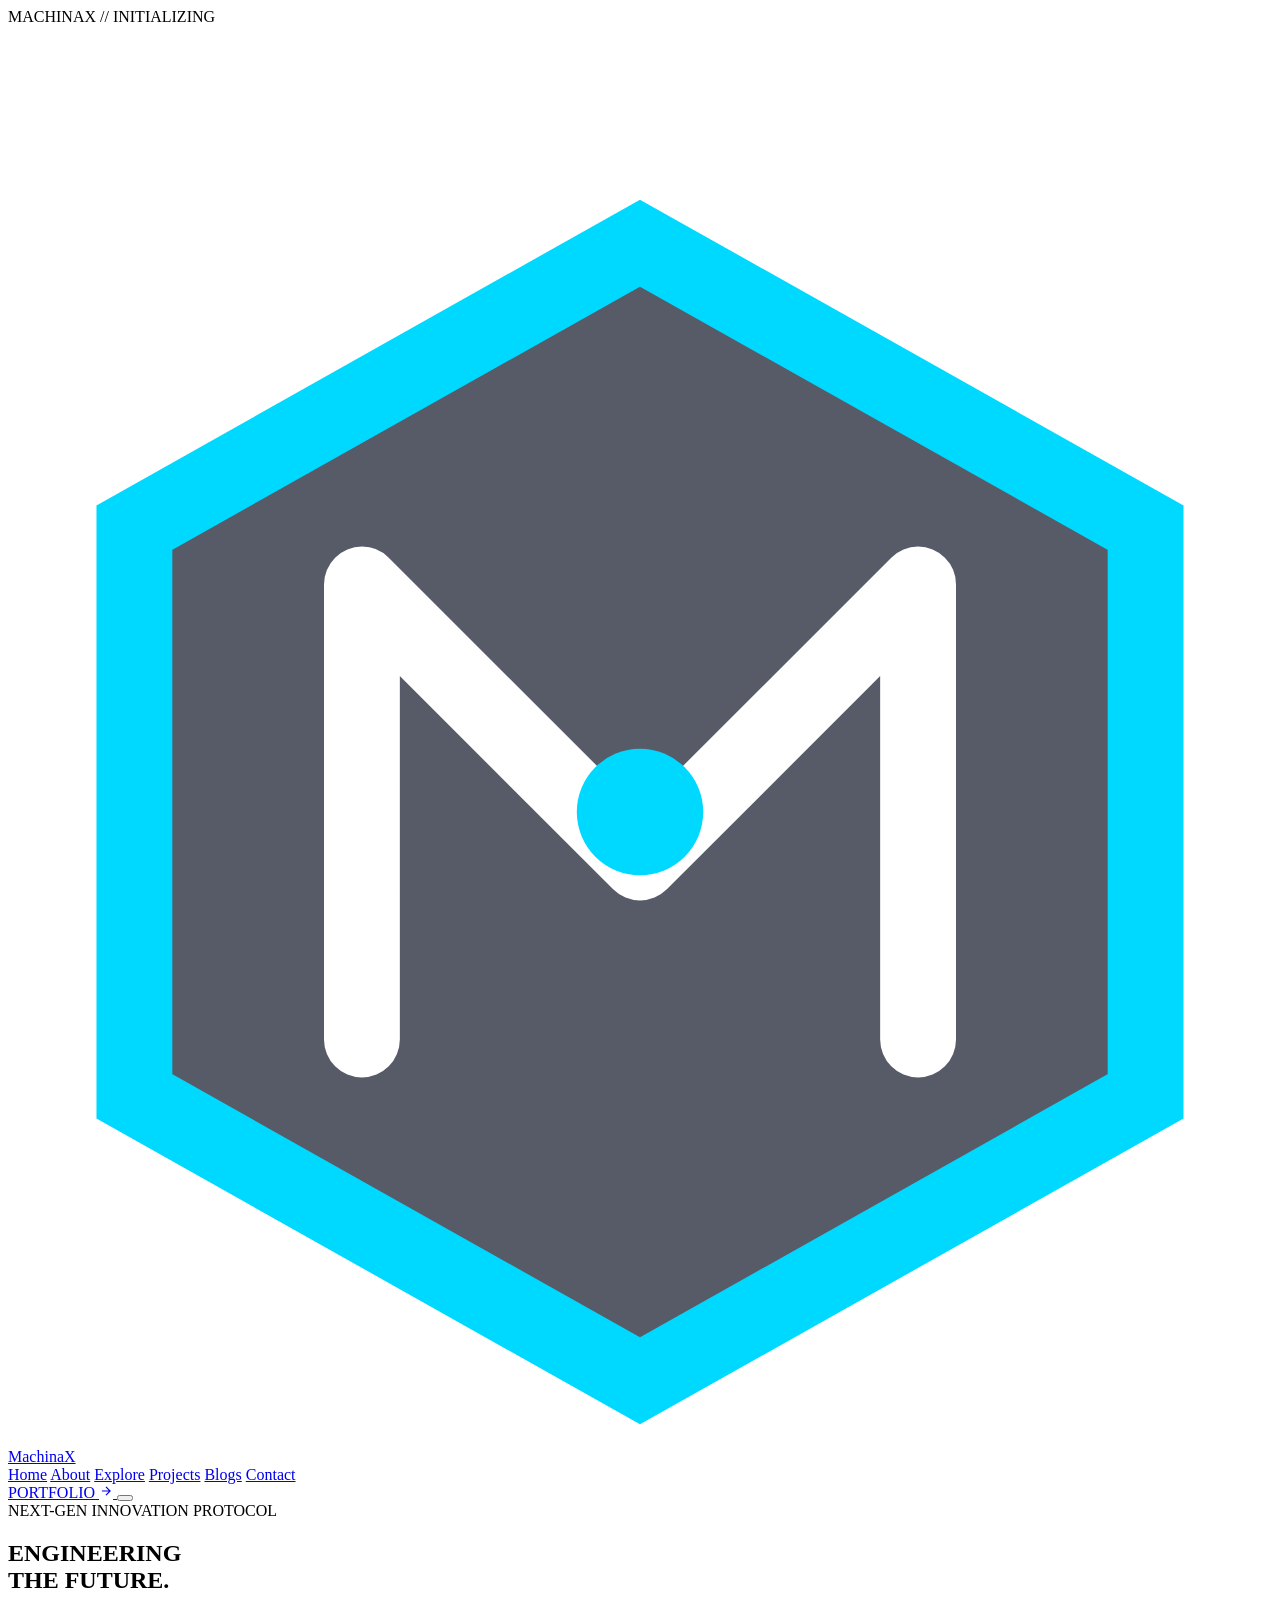
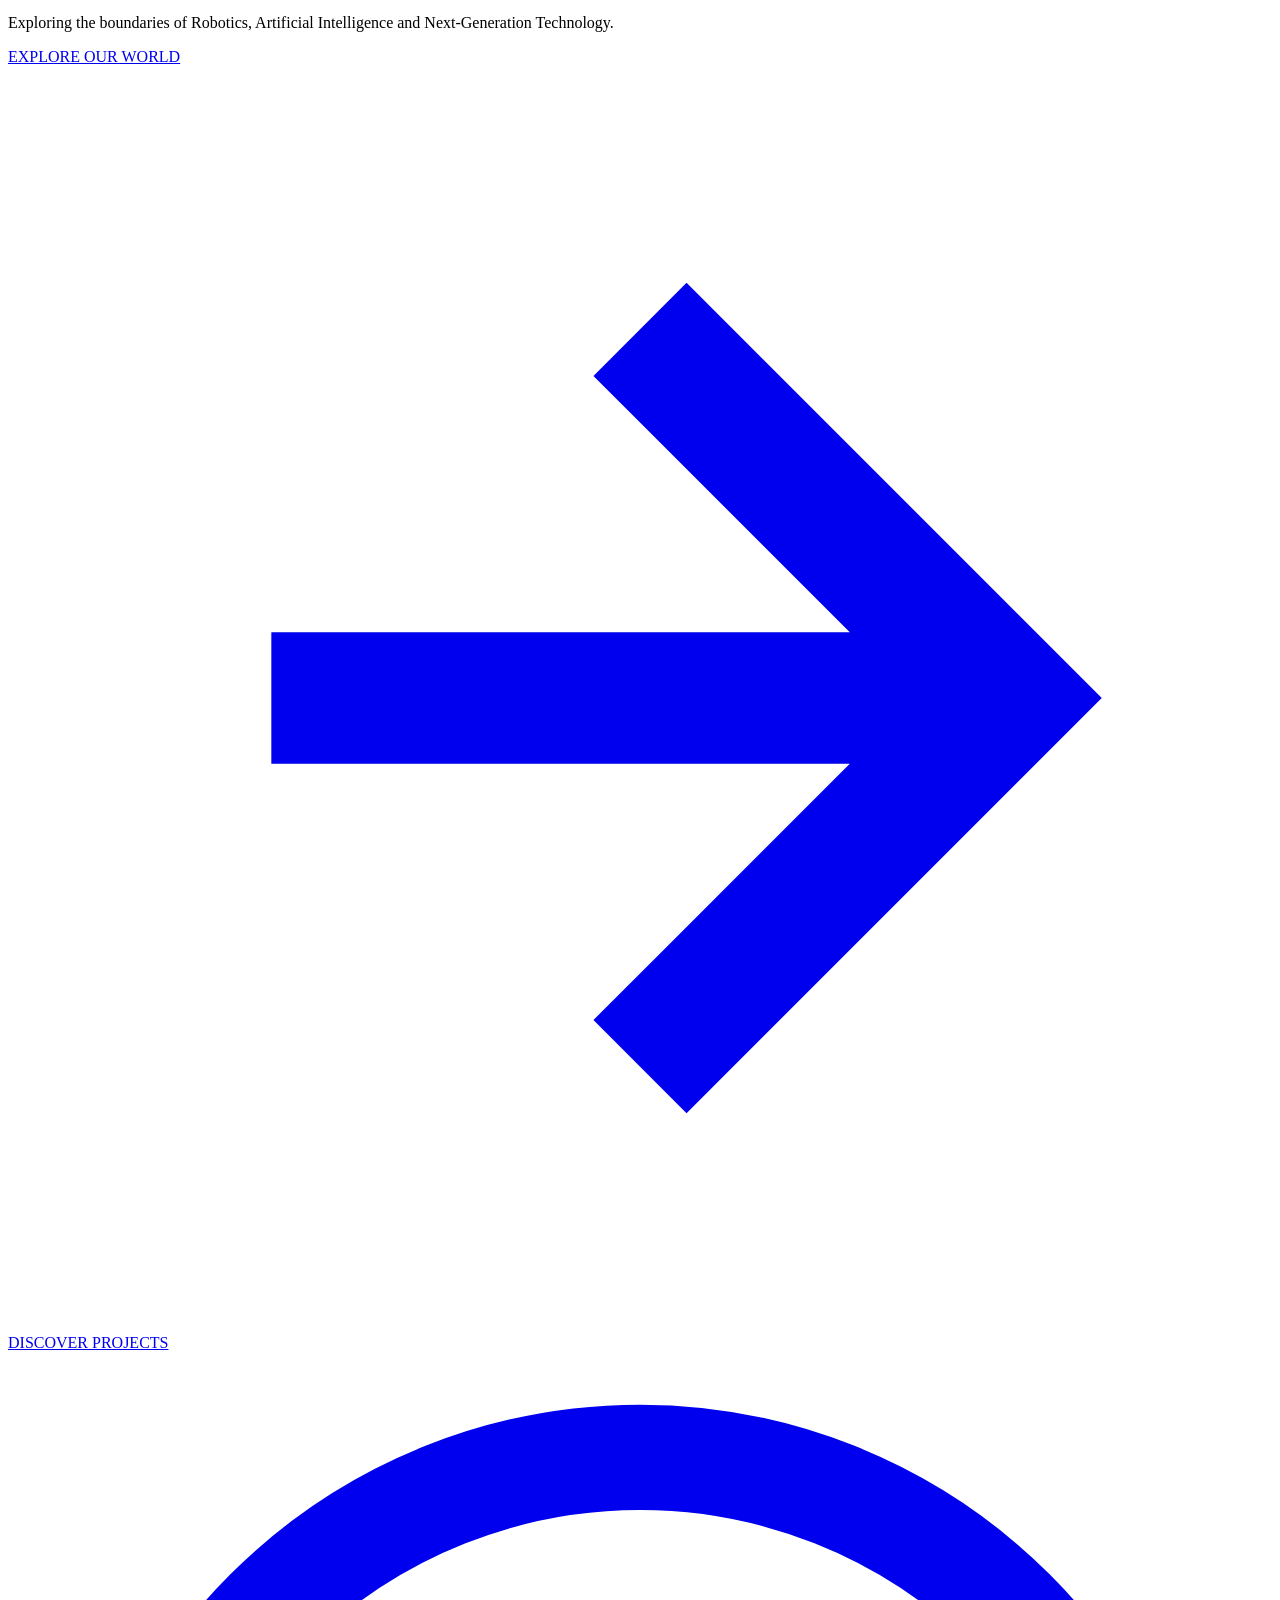
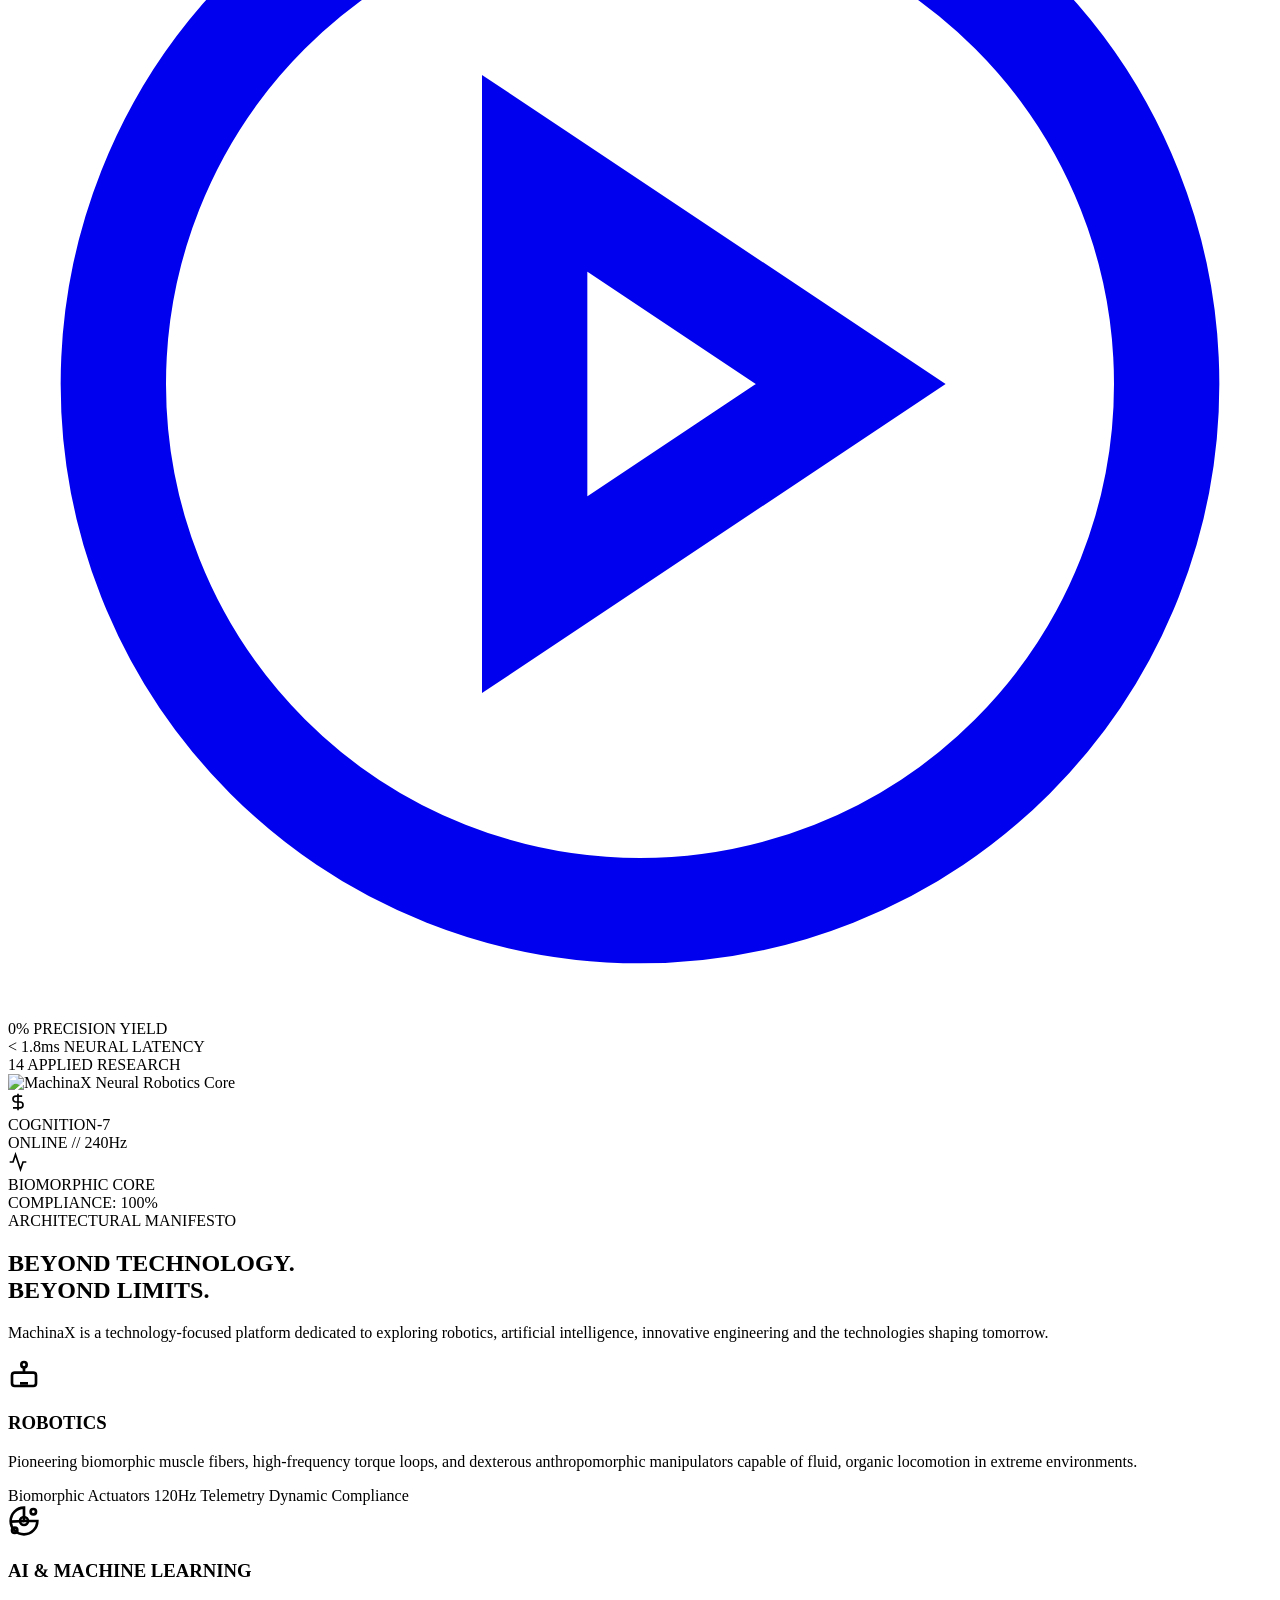
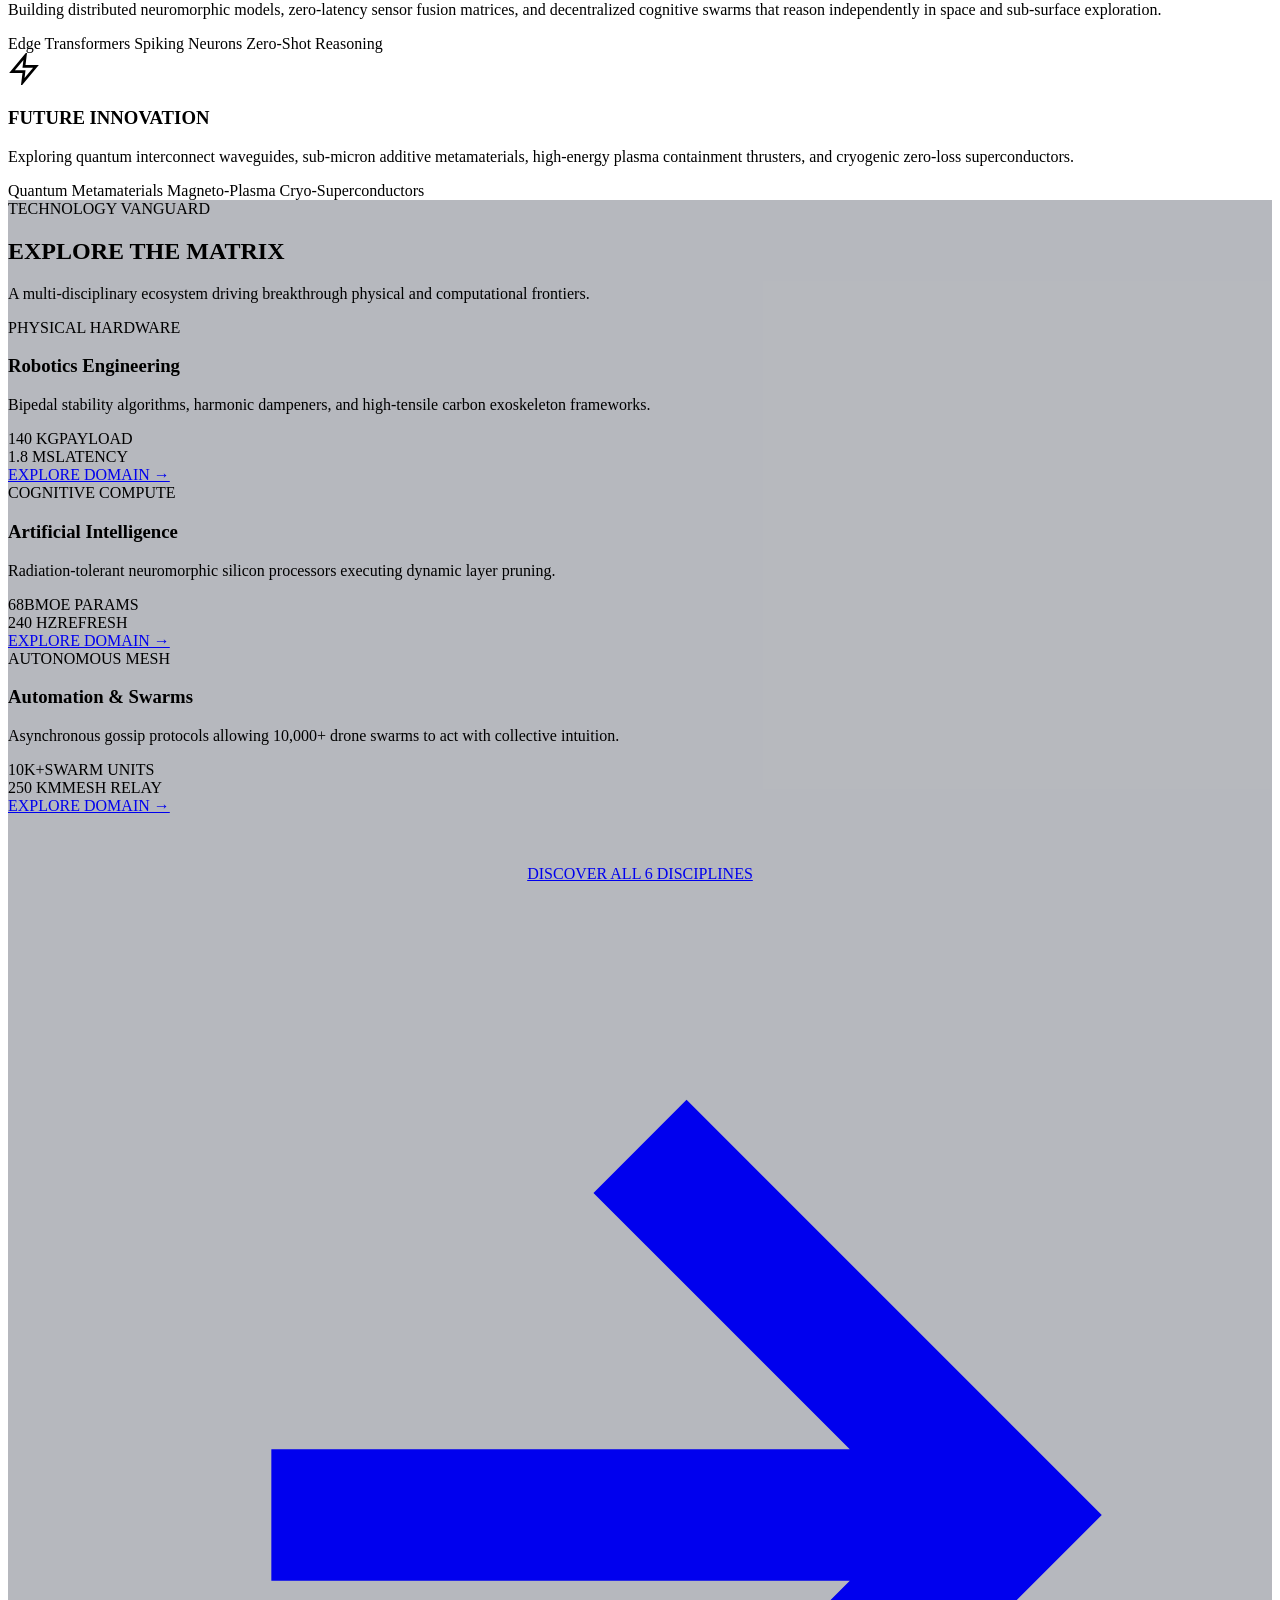
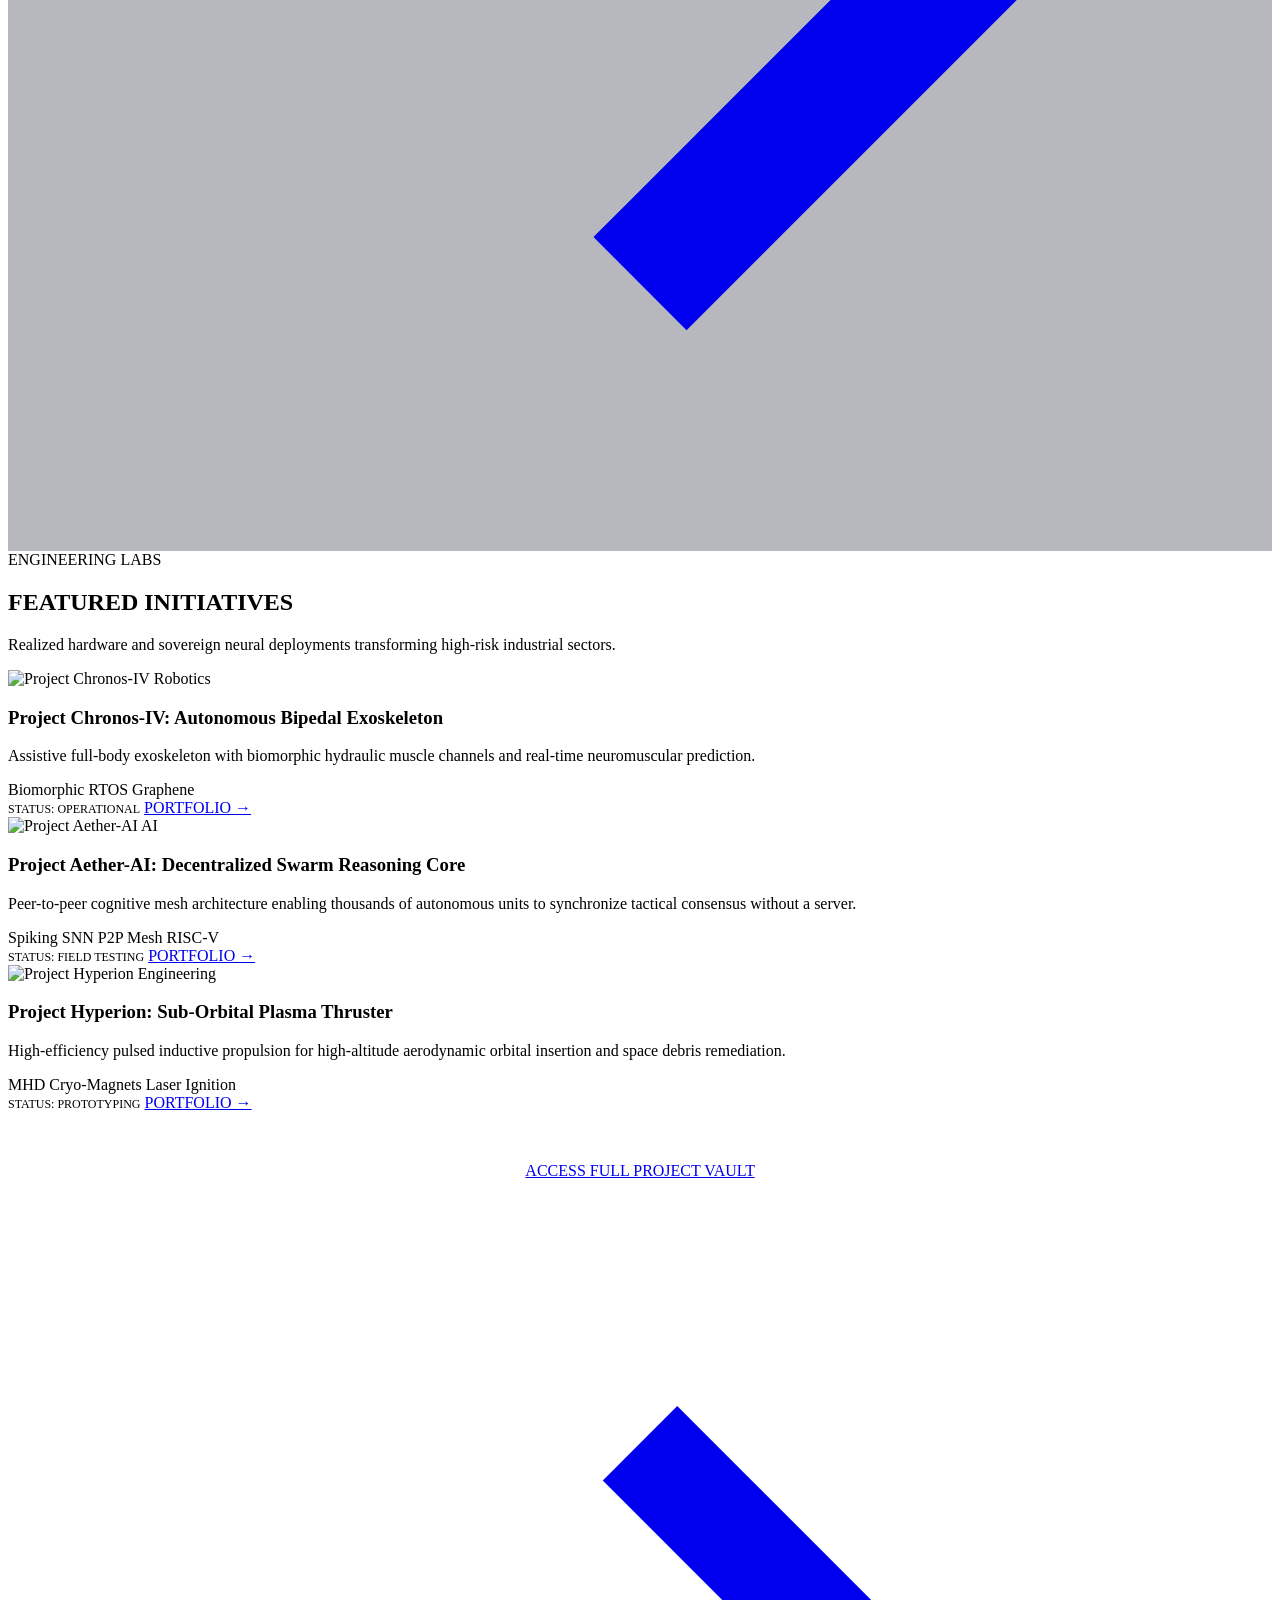
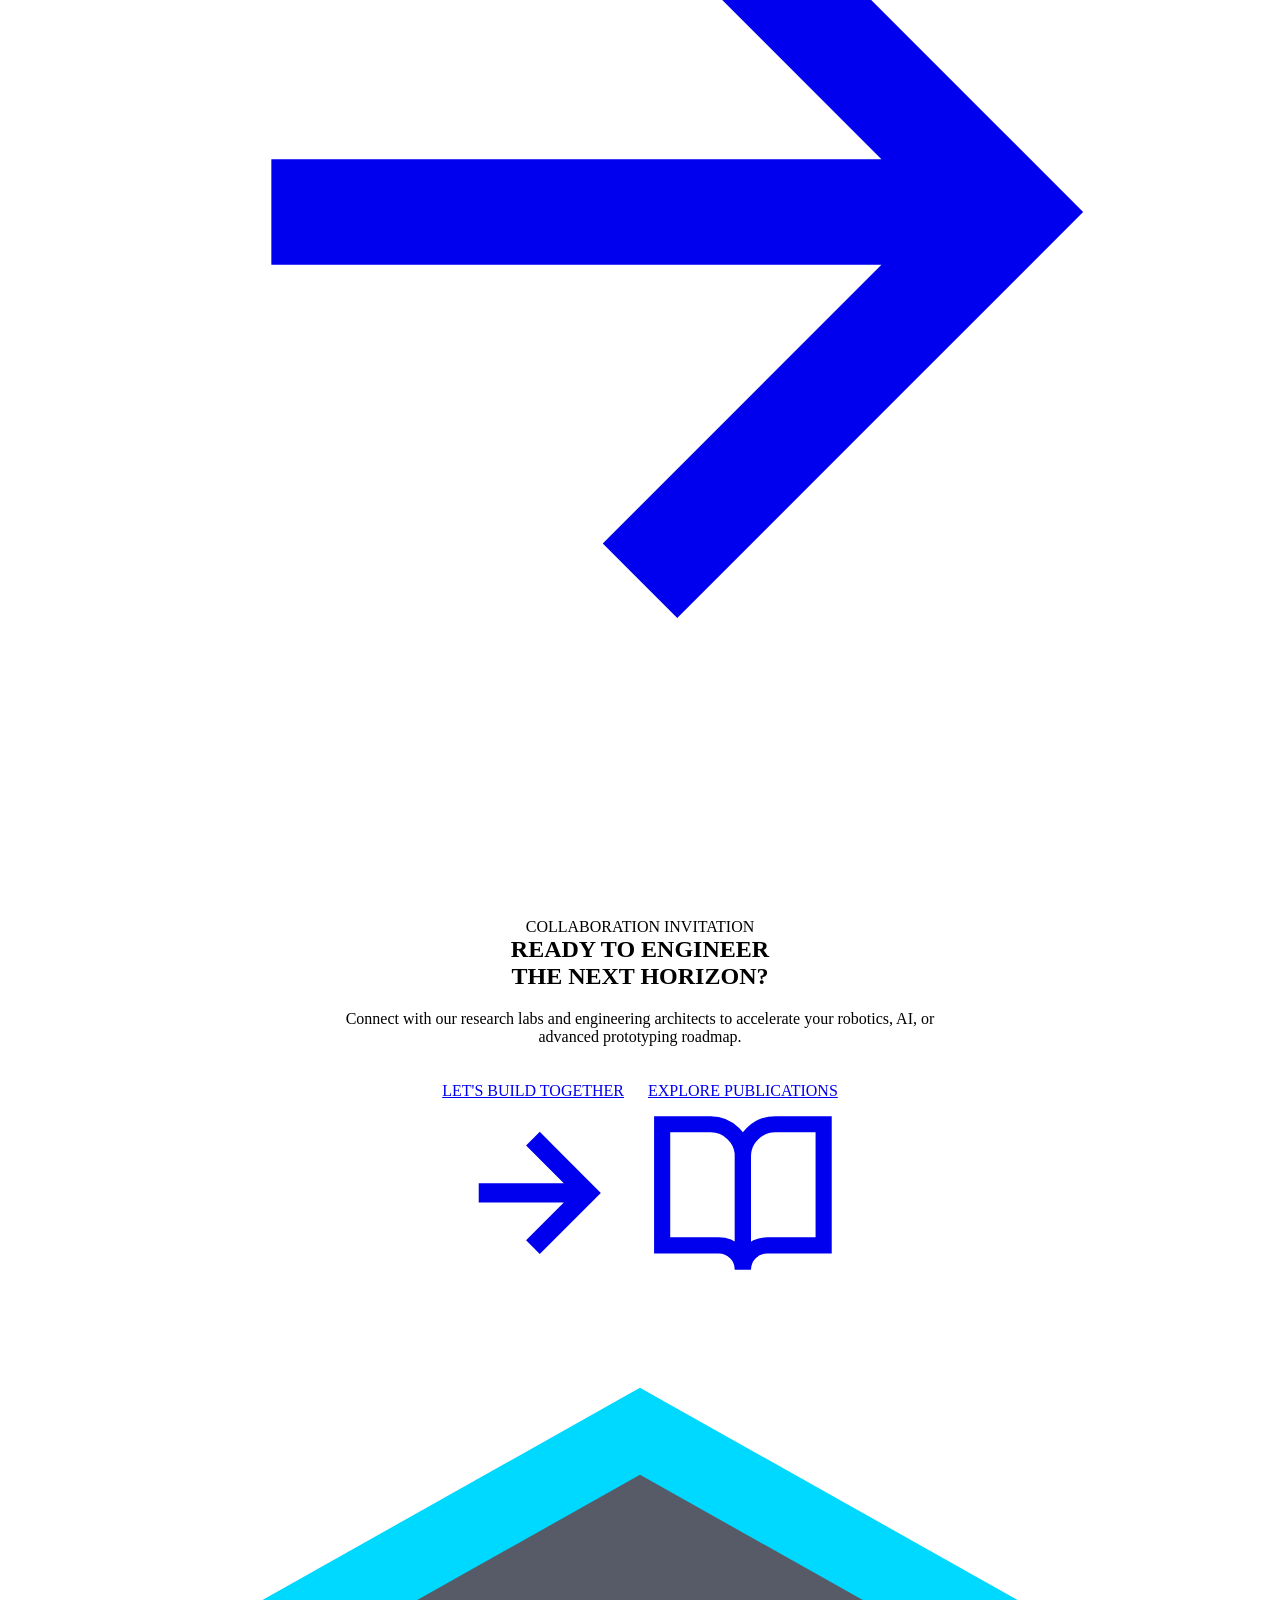
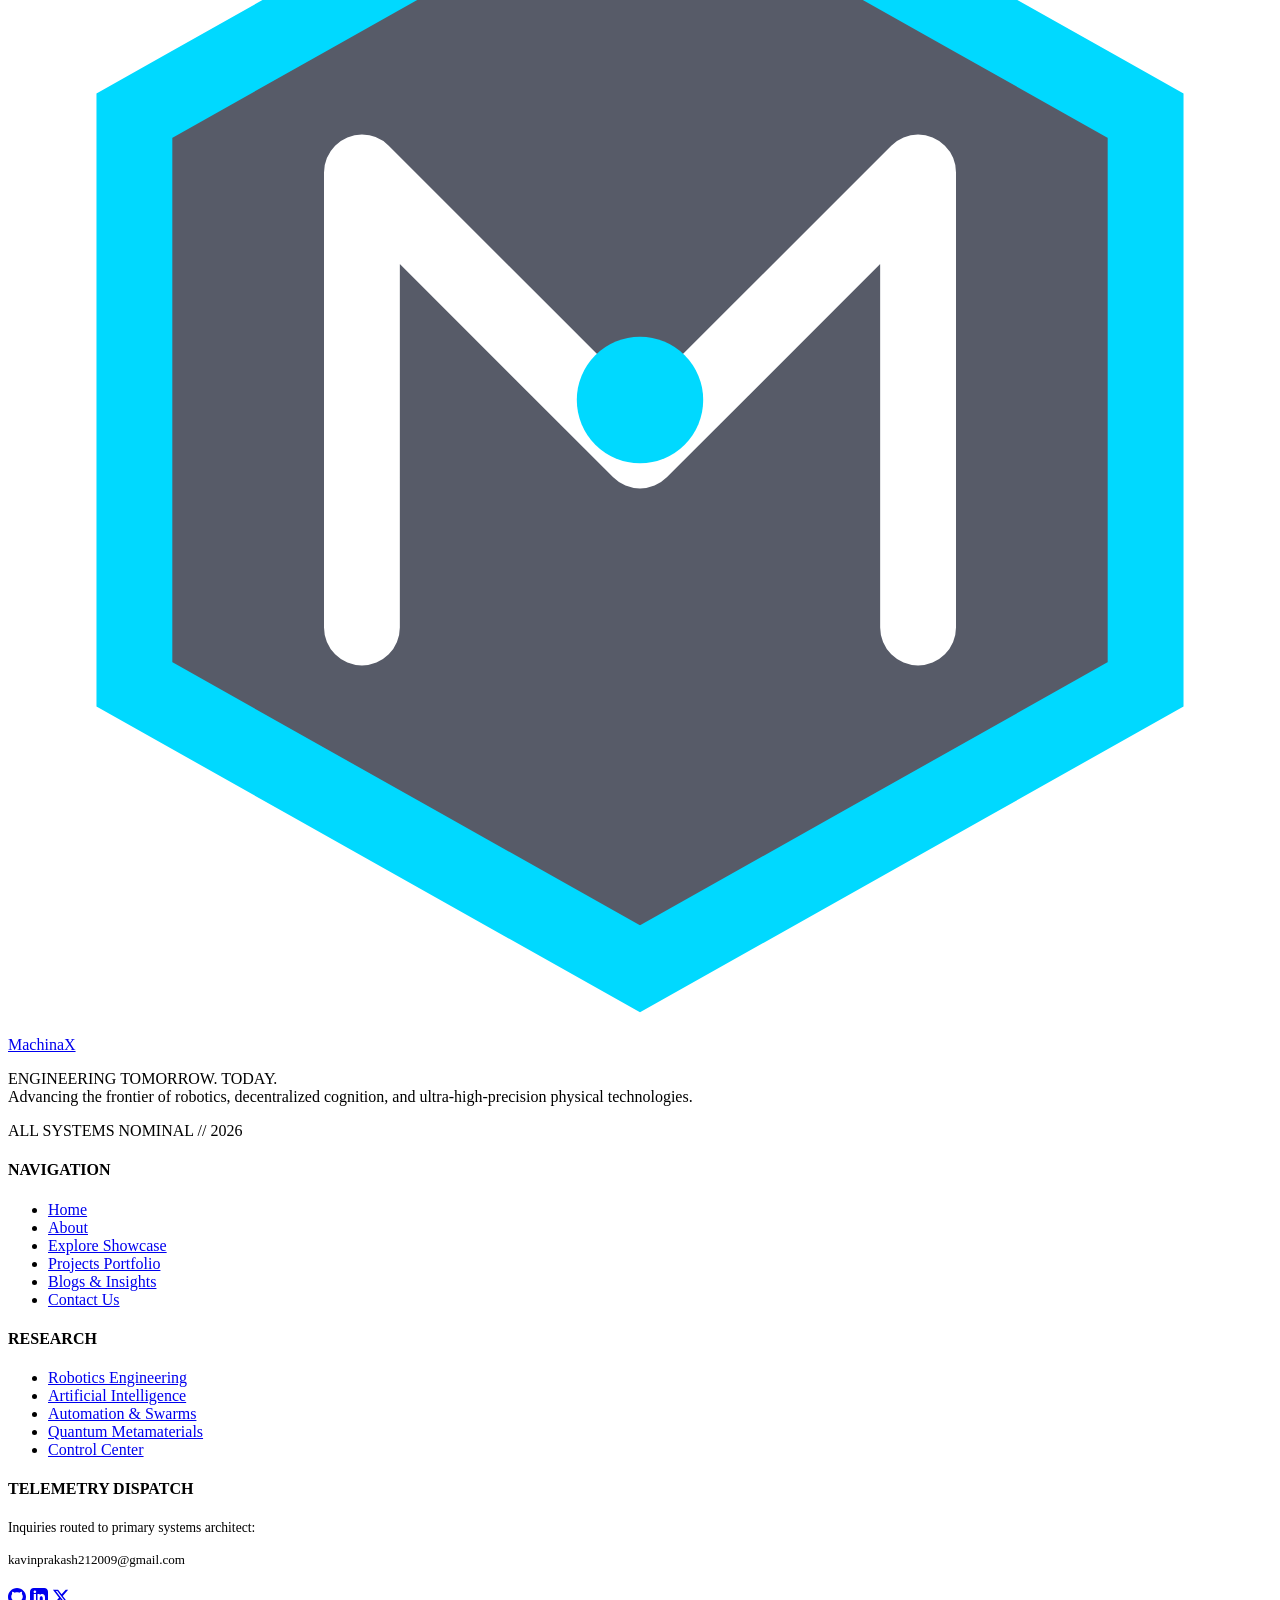
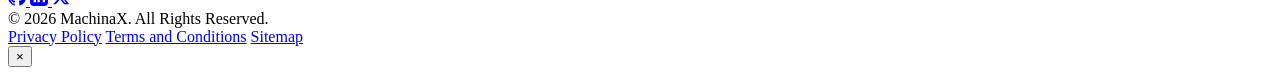
==== index.html @ ae1aac9a "Add files via upload" ====
<!DOCTYPE html>
<html lang="en">
<head>
  <meta charset="UTF-8" />
  <meta name="viewport" content="width=device-width, initial-scale=1.0" />
  <title>MachinaX – Engineering Tomorrow. Today.</title>
  <meta name="description" content="MachinaX is a premier futuristic technology platform pioneering robotics, artificial intelligence, advanced engineering, and next-generation autonomous systems." />
  <meta name="keywords" content="MachinaX, robotics, artificial intelligence, next-generation engineering, autonomous systems, tech innovation" />
  <meta property="og:title" content="MachinaX – Engineering Tomorrow. Today." />
  <meta property="og:description" content="Exploring the boundaries of Robotics, Artificial Intelligence and Next-Generation Technology." />
  <meta property="og:type" content="website" />
  <meta property="og:url" content="https://machinax.vercel.app/" />
  <link rel="icon" type="image/svg+xml" href="assets/icons/logo.svg" />

  <!-- Google Fonts -->
  <link rel="preconnect" href="https://fonts.googleapis.com" />
  <link rel="preconnect" href="https://fonts.gstatic.com" crossorigin />
  <link href="https://fonts.googleapis.com/css2?family=JetBrains+Mono:wght@400;500;700&family=Orbitron:wght@500;700;800;900&family=Plus+Jakarta+Sans:wght@300;400;500;600;700&display=swap" rel="stylesheet" />

  <!-- Stylesheets -->
  <link rel="stylesheet" href="css/style.css" />
  <link rel="stylesheet" href="css/animations.css" />
  <link rel="stylesheet" href="css/responsive.css" />
</head>
<body>

  <!-- Page Preloader -->
  <div id="preloader" class="preloader">
    <div class="loader-spinner"></div>
    <div class="loader-brand">MACHINAX // INITIALIZING</div>
  </div>

  <!-- Ambient Interactive Canvas Background -->
  <canvas id="bg-canvas"></canvas>
  <div class="ambient-grid"></div>

  <!-- Floating Liquid Glass Navigation Bar -->
  <header class="site-header">
    <div class="container">
      <nav class="nav-container">
        <a href="index.html" class="brand-logo" aria-label="MachinaX Home">
          <div class="logo-symbol">
            <svg viewBox="0 0 100 100" fill="none">
              <polygon points="50,5 90,27.5 90,72.5 50,95 10,72.5 10,27.5" stroke="#00D9FF" stroke-width="6" fill="rgba(16, 22, 41, 0.7)" />
              <path d="M28,68 L28,32 L50,54 L72,32 L72,68" stroke="#FFFFFF" stroke-width="6" stroke-linecap="round" stroke-linejoin="round" />
              <circle cx="50" cy="50" r="5" fill="#00D9FF" />
            </svg>
          </div>
          Machina<span class="highlight">X</span>
        </a>

        <div class="nav-menu">
          <a href="index.html" class="nav-link active">Home</a>
          <a href="about.html" class="nav-link">About</a>
          <a href="explore.html" class="nav-link">Explore</a>
          <a href="projects.html" class="nav-link">Projects</a>
          <a href="blogs.html" class="nav-link">Blogs</a>
          <a href="contact.html" class="nav-link">Contact</a>
        </div>

        <a href="projects.html" class="nav-cta-btn">
          <span>PORTFOLIO</span>
          <svg width="14" height="14" viewBox="0 0 24 24" fill="none" stroke="currentColor" stroke-width="2"><path d="M5 12h14M12 5l7 7-7 7"/></svg>
        </a>

        <button class="mobile-toggle" aria-label="Toggle navigation menu" aria-expanded="false">
          <span></span>
        </button>
      </nav>
    </div>
  </header>

  <!-- Hero Section -->
  <main>
    <section class="hero-section">
      <div class="container">
        <div class="hero-grid">
          <div class="hero-content">
            <div class="hero-tag">
              <span class="pulse-dot"></span>
              <span>NEXT-GEN INNOVATION PROTOCOL</span>
            </div>

            <h1 class="hero-title">
              ENGINEERING<br />
              <span class="gradient-text">THE FUTURE.</span>
            </h1>

            <p class="hero-subtitle">
              Exploring the boundaries of Robotics, Artificial Intelligence and Next-Generation Technology.
            </p>

            <div class="hero-actions">
              <a href="explore.html" class="btn-primary">
                <span>EXPLORE OUR WORLD</span>
                <svg class="btn-icon" viewBox="0 0 24 24" fill="none" stroke="currentColor" stroke-width="2.5"><path d="M5 12h14M12 5l7 7-7 7"/></svg>
              </a>

              <a href="projects.html" class="btn-secondary">
                <span>DISCOVER PROJECTS</span>
                <svg class="btn-icon" viewBox="0 0 24 24" fill="none" stroke="currentColor" stroke-width="2"><circle cx="12" cy="12" r="10"/><path d="m10 8 6 4-6 4V8z"/></svg>
              </a>
            </div>

            <!-- Technology Stats Meta Strip -->
            <div class="hero-meta-strip">
              <div class="meta-item">
                <span class="meta-number" data-count="99.98" data-suffix="%">0%</span>
                <span class="meta-label">PRECISION YIELD</span>
              </div>
              <div class="meta-item">
                <span class="meta-number" data-count="1.8" data-suffix="ms">&lt; 1.8ms</span>
                <span class="meta-label">NEURAL LATENCY</span>
              </div>
              <div class="meta-item">
                <span class="meta-number" data-count="14" data-suffix=" PATENT FAMILIES">14</span>
                <span class="meta-label">APPLIED RESEARCH</span>
              </div>
            </div>
          </div>

          <!-- Hero 3D Futuristic Graphic Visualizer -->
          <div class="hero-visual">
            <div class="visual-orb-container">
              <div class="visual-core"></div>
              <div class="visual-ring ring-1"></div>
              <div class="visual-ring ring-2"></div>
              <img src="assets/images/hero-robotics.svg" alt="MachinaX Neural Robotics Core" style="width: 100%; height: 100%; position: relative; z-index: 2;" />

              <!-- Floating Liquid Badges -->
              <div class="floating-badge badge-top">
                <div class="badge-icon">
                  <svg width="20" height="20" viewBox="0 0 24 24" fill="none" stroke="currentColor" stroke-width="2"><path d="M12 2v20M17 5H9.5a3.5 3.5 0 0 0 0 7h5a3.5 3.5 0 0 1 0 7H6"/></svg>
                </div>
                <div>
                  <div class="badge-text-title">COGNITION-7</div>
                  <div class="badge-text-sub">ONLINE // 240Hz</div>
                </div>
              </div>

              <div class="floating-badge badge-bottom">
                <div class="badge-icon">
                  <svg width="20" height="20" viewBox="0 0 24 24" fill="none" stroke="currentColor" stroke-width="2"><path d="M22 12h-4l-3 9L9 3l-3 9H2"/></svg>
                </div>
                <div>
                  <div class="badge-text-title">BIOMORPHIC CORE</div>
                  <div class="badge-text-sub">COMPLIANCE: 100%</div>
                </div>
              </div>
            </div>
          </div>
        </div>
      </div>
    </section>

    <!-- About Section with 3 Advanced Glass Cards -->
    <section class="section">
      <div class="container">
        <div class="section-title-wrap reveal">
          <span class="section-tag">ARCHITECTURAL MANIFESTO</span>
          <h2 class="section-heading">
            BEYOND TECHNOLOGY.<br />
            <span class="highlight">BEYOND LIMITS.</span>
          </h2>
          <p class="section-subtitle">
            MachinaX is a technology-focused platform dedicated to exploring robotics, artificial intelligence, innovative engineering and the technologies shaping tomorrow.
          </p>
        </div>

        <div class="pillars-grid">
          <!-- Glass Card 1: Robotics -->
          <div class="pillar-card tilt-card reveal reveal-delay-1">
            <div class="pillar-icon-box">
              <svg width="32" height="32" viewBox="0 0 24 24" fill="none" stroke="currentColor" stroke-width="2"><rect x="3" y="11" width="18" height="10" rx="2"/><circle cx="12" cy="5" r="2"/><path d="M12 7v4M8 15h.01M16 15h.01M9 19h6"/></svg>
            </div>
            <h3 class="pillar-title">ROBOTICS</h3>
            <p class="pillar-desc">
              Pioneering biomorphic muscle fibers, high-frequency torque loops, and dexterous anthropomorphic manipulators capable of fluid, organic locomotion in extreme environments.
            </p>
            <div class="pillar-specs">
              <span class="spec-chip">Biomorphic Actuators</span>
              <span class="spec-chip">120Hz Telemetry</span>
              <span class="spec-chip">Dynamic Compliance</span>
            </div>
          </div>

          <!-- Glass Card 2: AI & Machine Learning -->
          <div class="pillar-card tilt-card reveal reveal-delay-2">
            <div class="pillar-icon-box">
              <svg width="32" height="32" viewBox="0 0 24 24" fill="none" stroke="currentColor" stroke-width="2"><path d="M12 2a10 10 0 1 0 10 10H12V2z"/><path d="M12 12 2.1 12.5"/><circle cx="12" cy="12" r="3"/><circle cx="19" cy="5" r="2"/><circle cx="5" cy="19" r="2"/></svg>
            </div>
            <h3 class="pillar-title">AI &amp; MACHINE LEARNING</h3>
            <p class="pillar-desc">
              Building distributed neuromorphic models, zero-latency sensor fusion matrices, and decentralized cognitive swarms that reason independently in space and sub-surface exploration.
            </p>
            <div class="pillar-specs">
              <span class="spec-chip">Edge Transformers</span>
              <span class="spec-chip">Spiking Neurons</span>
              <span class="spec-chip">Zero-Shot Reasoning</span>
            </div>
          </div>

          <!-- Glass Card 3: Future Innovation -->
          <div class="pillar-card tilt-card reveal reveal-delay-3">
            <div class="pillar-icon-box">
              <svg width="32" height="32" viewBox="0 0 24 24" fill="none" stroke="currentColor" stroke-width="2"><polygon points="13 2 3 14 12 14 11 22 21 10 12 10 13 2"/></svg>
            </div>
            <h3 class="pillar-title">FUTURE INNOVATION</h3>
            <p class="pillar-desc">
              Exploring quantum interconnect waveguides, sub-micron additive metamaterials, high-energy plasma containment thrusters, and cryogenic zero-loss superconductors.
            </p>
            <div class="pillar-specs">
              <span class="spec-chip">Quantum Metamaterials</span>
              <span class="spec-chip">Magneto-Plasma</span>
              <span class="spec-chip">Cryo-Superconductors</span>
            </div>
          </div>
        </div>
      </div>
    </section>

    <!-- Explore Technology Showcase Preview -->
    <section class="section" style="background: rgba(16, 22, 41, 0.3);">
      <div class="container">
        <div class="section-title-wrap reveal">
          <span class="section-tag">TECHNOLOGY VANGUARD</span>
          <h2 class="section-heading">EXPLORE THE MATRIX</h2>
          <p class="section-subtitle">A multi-disciplinary ecosystem driving breakthrough physical and computational frontiers.</p>
        </div>

        <div class="showcase-grid">
          <div class="tech-card tilt-card reveal">
            <div class="tech-header">
              <span class="tech-cat-badge">PHYSICAL HARDWARE</span>
              <span class="tech-status-dot"></span>
            </div>
            <h3 class="tech-card-title">Robotics Engineering</h3>
            <p class="tech-card-desc">Bipedal stability algorithms, harmonic dampeners, and high-tensile carbon exoskeleton frameworks.</p>
            <div class="tech-metrics">
              <div class="metric-cell"><span class="metric-val">140 KG</span><span class="metric-key">PAYLOAD</span></div>
              <div class="metric-cell"><span class="metric-val">1.8 MS</span><span class="metric-key">LATENCY</span></div>
            </div>
            <a href="explore.html" class="view-details-btn">EXPLORE DOMAIN &rarr;</a>
          </div>

          <div class="tech-card tilt-card reveal reveal-delay-1">
            <div class="tech-header">
              <span class="tech-cat-badge">COGNITIVE COMPUTE</span>
              <span class="tech-status-dot"></span>
            </div>
            <h3 class="tech-card-title">Artificial Intelligence</h3>
            <p class="tech-card-desc">Radiation-tolerant neuromorphic silicon processors executing dynamic layer pruning.</p>
            <div class="tech-metrics">
              <div class="metric-cell"><span class="metric-val">68B</span><span class="metric-key">MOE PARAMS</span></div>
              <div class="metric-cell"><span class="metric-val">240 HZ</span><span class="metric-key">REFRESH</span></div>
            </div>
            <a href="explore.html" class="view-details-btn">EXPLORE DOMAIN &rarr;</a>
          </div>

          <div class="tech-card tilt-card reveal reveal-delay-2">
            <div class="tech-header">
              <span class="tech-cat-badge">AUTONOMOUS MESH</span>
              <span class="tech-status-dot"></span>
            </div>
            <h3 class="tech-card-title">Automation &amp; Swarms</h3>
            <p class="tech-card-desc">Asynchronous gossip protocols allowing 10,000+ drone swarms to act with collective intuition.</p>
            <div class="tech-metrics">
              <div class="metric-cell"><span class="metric-val">10K+</span><span class="metric-key">SWARM UNITS</span></div>
              <div class="metric-cell"><span class="metric-val">250 KM</span><span class="metric-key">MESH RELAY</span></div>
            </div>
            <a href="explore.html" class="view-details-btn">EXPLORE DOMAIN &rarr;</a>
          </div>
        </div>

        <div style="text-align: center; margin-top: 50px;" class="reveal">
          <a href="explore.html" class="btn-primary">
            <span>DISCOVER ALL 6 DISCIPLINES</span>
            <svg class="btn-icon" viewBox="0 0 24 24" fill="none" stroke="currentColor" stroke-width="2.5"><path d="M5 12h14M12 5l7 7-7 7"/></svg>
          </a>
        </div>
      </div>
    </section>

    <!-- Featured Projects Teaser -->
    <section class="section">
      <div class="container">
        <div class="section-title-wrap reveal">
          <span class="section-tag">ENGINEERING LABS</span>
          <h2 class="section-heading">FEATURED INITIATIVES</h2>
          <p class="section-subtitle">Realized hardware and sovereign neural deployments transforming high-risk industrial sectors.</p>
        </div>

        <div class="projects-grid">
          <!-- Project 1 -->
          <div class="project-card tilt-card reveal">
            <div class="project-media-wrap">
              <img src="assets/images/project-chronos.svg" alt="Project Chronos-IV" loading="lazy" />
              <span class="project-category-tag">Robotics</span>
            </div>
            <div class="project-content">
              <h3 class="project-title">Project Chronos-IV: Autonomous Bipedal Exoskeleton</h3>
              <p class="project-desc">Assistive full-body exoskeleton with biomorphic hydraulic muscle channels and real-time neuromuscular prediction.</p>
              <div class="project-tags">
                <span class="project-tag">Biomorphic</span>
                <span class="project-tag">RTOS</span>
                <span class="project-tag">Graphene</span>
              </div>
              <div class="project-actions">
                <span style="font-family: var(--font-mono); font-size: 0.75rem; color: var(--success);">STATUS: OPERATIONAL</span>
                <a href="projects.html" class="view-details-btn">PORTFOLIO &rarr;</a>
              </div>
            </div>
          </div>

          <!-- Project 2 -->
          <div class="project-card tilt-card reveal reveal-delay-1">
            <div class="project-media-wrap">
              <img src="assets/images/project-aether.svg" alt="Project Aether-AI" loading="lazy" />
              <span class="project-category-tag">AI</span>
            </div>
            <div class="project-content">
              <h3 class="project-title">Project Aether-AI: Decentralized Swarm Reasoning Core</h3>
              <p class="project-desc">Peer-to-peer cognitive mesh architecture enabling thousands of autonomous units to synchronize tactical consensus without a server.</p>
              <div class="project-tags">
                <span class="project-tag">Spiking SNN</span>
                <span class="project-tag">P2P Mesh</span>
                <span class="project-tag">RISC-V</span>
              </div>
              <div class="project-actions">
                <span style="font-family: var(--font-mono); font-size: 0.75rem; color: var(--electric-blue);">STATUS: FIELD TESTING</span>
                <a href="projects.html" class="view-details-btn">PORTFOLIO &rarr;</a>
              </div>
            </div>
          </div>

          <!-- Project 3 -->
          <div class="project-card tilt-card reveal reveal-delay-2">
            <div class="project-media-wrap">
              <img src="assets/images/project-hyperion.svg" alt="Project Hyperion" loading="lazy" />
              <span class="project-category-tag">Engineering</span>
            </div>
            <div class="project-content">
              <h3 class="project-title">Project Hyperion: Sub-Orbital Plasma Thruster</h3>
              <p class="project-desc">High-efficiency pulsed inductive propulsion for high-altitude aerodynamic orbital insertion and space debris remediation.</p>
              <div class="project-tags">
                <span class="project-tag">MHD</span>
                <span class="project-tag">Cryo-Magnets</span>
                <span class="project-tag">Laser Ignition</span>
              </div>
              <div class="project-actions">
                <span style="font-family: var(--font-mono); font-size: 0.75rem; color: var(--crystal-purple);">STATUS: PROTOTYPING</span>
                <a href="projects.html" class="view-details-btn">PORTFOLIO &rarr;</a>
              </div>
            </div>
          </div>
        </div>

        <div style="text-align: center; margin-top: 50px;" class="reveal">
          <a href="projects.html" class="btn-secondary">
            <span>ACCESS FULL PROJECT VAULT</span>
            <svg class="btn-icon" viewBox="0 0 24 24" fill="none" stroke="currentColor" stroke-width="2"><path d="M5 12h14M12 5l7 7-7 7"/></svg>
          </a>
        </div>
      </div>
    </section>

    <!-- Call To Action Glass Banner -->
    <section class="section" style="padding-top: 0;">
      <div class="container">
        <div class="glass-panel tilt-card reveal" style="padding: 70px 40px; text-align: center;">
          <span class="section-tag">COLLABORATION INVITATION</span>
          <h2 class="section-heading" style="max-width: 700px; margin: 0 auto 20px auto;">
            READY TO ENGINEER<br /><span class="highlight">THE NEXT HORIZON?</span>
          </h2>
          <p class="section-subtitle" style="max-width: 620px; margin: 0 auto 36px auto;">
            Connect with our research labs and engineering architects to accelerate your robotics, AI, or advanced prototyping roadmap.
          </p>
          <div style="display: flex; justify-content: center; gap: 20px; flex-wrap: wrap;">
            <a href="contact.html" class="btn-primary">
              <span>LET'S BUILD TOGETHER</span>
              <svg class="btn-icon" viewBox="0 0 24 24" fill="none" stroke="currentColor" stroke-width="2.5"><path d="M5 12h14M12 5l7 7-7 7"/></svg>
            </a>
            <a href="blogs.html" class="btn-secondary">
              <span>EXPLORE PUBLICATIONS</span>
              <svg class="btn-icon" viewBox="0 0 24 24" fill="none" stroke="currentColor" stroke-width="2"><path d="M2 3h6a4 4 0 0 1 4 4v14a3 3 0 0 0-3-3H2z"/><path d="M22 3h-6a4 4 0 0 0-4 4v14a3 3 0 0 1 3-3h7z"/></svg>
            </a>
          </div>
        </div>
      </div>
    </section>
  </main>

  <!-- Futuristic Footer -->
  <footer class="site-footer">
    <div class="container">
      <div class="footer-top">
        <div class="footer-brand-col">
          <a href="index.html" class="brand-logo">
            <div class="logo-symbol">
              <svg viewBox="0 0 100 100" fill="none">
                <polygon points="50,5 90,27.5 90,72.5 50,95 10,72.5 10,27.5" stroke="#00D9FF" stroke-width="6" fill="rgba(16, 22, 41, 0.7)" />
                <path d="M28,68 L28,32 L50,54 L72,32 L72,68" stroke="#FFFFFF" stroke-width="6" stroke-linecap="round" stroke-linejoin="round" />
                <circle cx="50" cy="50" r="5" fill="#00D9FF" />
              </svg>
            </div>
            Machina<span class="highlight">X</span>
          </a>
          <p>
            ENGINEERING TOMORROW. TODAY.<br />
            Advancing the frontier of robotics, decentralized cognition, and ultra-high-precision physical technologies.
          </p>
          <div class="footer-status-indicator">
            <span class="status-dot-pulse"></span>
            <span>ALL SYSTEMS NOMINAL // 2026</span>
          </div>
        </div>

        <div class="footer-links-col">
          <h4 class="footer-heading">NAVIGATION</h4>
          <ul class="footer-links-list">
            <li><a href="index.html">Home</a></li>
            <li><a href="about.html">About</a></li>
            <li><a href="explore.html">Explore Showcase</a></li>
            <li><a href="projects.html">Projects Portfolio</a></li>
            <li><a href="blogs.html">Blogs &amp; Insights</a></li>
            <li><a href="contact.html">Contact Us</a></li>
          </ul>
        </div>

        <div class="footer-links-col">
          <h4 class="footer-heading">RESEARCH</h4>
          <ul class="footer-links-list">
            <li><a href="explore.html">Robotics Engineering</a></li>
            <li><a href="explore.html">Artificial Intelligence</a></li>
            <li><a href="explore.html">Automation &amp; Swarms</a></li>
            <li><a href="explore.html">Quantum Metamaterials</a></li>
            <li><a href="admin/index.html">Control Center</a></li>
          </ul>
        </div>

        <div class="footer-newsletter-col">
          <h4 class="footer-heading">TELEMETRY DISPATCH</h4>
          <p style="color: var(--text-secondary); font-size: 0.85rem; margin-bottom: 16px;">
            Inquiries routed to primary systems architect:
          </p>
          <div style="font-family: var(--font-mono); font-size: 0.82rem; color: var(--electric-blue); word-break: break-all; margin-bottom: 20px;">
            kavinprakash212009@gmail.com
          </div>
          <div class="social-links-row">
            <a href="https://github.com" target="_blank" rel="noopener noreferrer" class="social-icon-btn" aria-label="GitHub">
              <svg width="18" height="18" viewBox="0 0 24 24" fill="currentColor"><path d="M12 0C5.37 0 0 5.37 0 12c0 5.31 3.435 9.795 8.205 11.385.6.105.825-.255.825-.57 0-.285-.015-1.23-.015-2.235-3.015.555-3.795-.735-4.035-1.41-.135-.345-.72-1.41-1.23-1.695-.42-.225-1.02-.78-.015-.795.945-.015 1.62.87 1.845 1.23 1.08 1.815 2.805 1.305 3.495.99.105-.78.42-1.305.765-1.605-2.67-.3-5.46-1.335-5.46-5.925 0-1.305.465-2.385 1.23-3.225-.12-.3-.54-1.53.12-3.18 0 0 1.005-.315 3.3 1.23.96-.27 1.98-.405 3-.405s2.04.135 3 .405c2.295-1.56 3.3-1.23 3.3-1.23.66 1.65.24 2.88.12 3.18.765.84 1.23 1.905 1.23 3.225 0 4.605-2.805 5.625-5.475 5.925.435.375.81 1.095.81 2.22 0 1.605-.015 2.895-.015 3.3 0 .315.225.69.825.57A12.02 12.02 0 0 0 24 12c0-6.63-5.37-12-12-12z"/></svg>
            </a>
            <a href="https://linkedin.com" target="_blank" rel="noopener noreferrer" class="social-icon-btn" aria-label="LinkedIn">
              <svg width="18" height="18" viewBox="0 0 24 24" fill="currentColor"><path d="M19 0h-14c-2.761 0-5 2.239-5 5v14c0 2.761 2.239 5 5 5h14c2.762 0 5-2.239 5-5v-14c0-2.761-2.238-5-5-5zm-11 19h-3v-11h3v11zm-1.5-12.268c-.966 0-1.75-.79-1.75-1.764s.784-1.764 1.75-1.764 1.75.79 1.75 1.764-.783 1.764-1.75 1.764zm13.5 12.268h-3v-5.604c0-3.368-4-3.113-4 0v5.604h-3v-11h3v1.765c1.396-2.586 7-2.777 7 2.476v6.759z"/></svg>
            </a>
            <a href="https://twitter.com" target="_blank" rel="noopener noreferrer" class="social-icon-btn" aria-label="X Twitter">
              <svg width="18" height="18" viewBox="0 0 24 24" fill="currentColor"><path d="M18.244 2.25h3.308l-7.227 8.26 8.502 11.24H16.17l-5.214-6.817L4.99 21.75H1.68l7.73-8.835L1.254 2.25H8.08l4.713 6.231zm-1.161 17.52h1.833L7.084 4.126H5.117z"/></svg>
            </a>
          </div>
        </div>
      </div>

      <div class="footer-bottom">
        <div>
          &copy; 2026 MachinaX. All Rights Reserved.
        </div>
        <div class="footer-legal-links">
          <a href="privacy.html">Privacy Policy</a>
          <a href="terms.html">Terms and Conditions</a>
          <a href="sitemap.xml">Sitemap</a>
        </div>
      </div>
    </div>
  </footer>

  <!-- Project Details Interactive Modal -->
  <div id="details-modal" class="modal-overlay" role="dialog" aria-modal="true" aria-hidden="true">
    <div class="modal-content-panel">
      <button id="modal-close-btn" class="modal-close-btn" aria-label="Close dialog">&times;</button>
      <div id="modal-body"></div>
    </div>
  </div>

  <!-- Scripts -->
  <script src="js/main.js"></script>
  <script src="js/animations.js"></script>
</body>
</html>
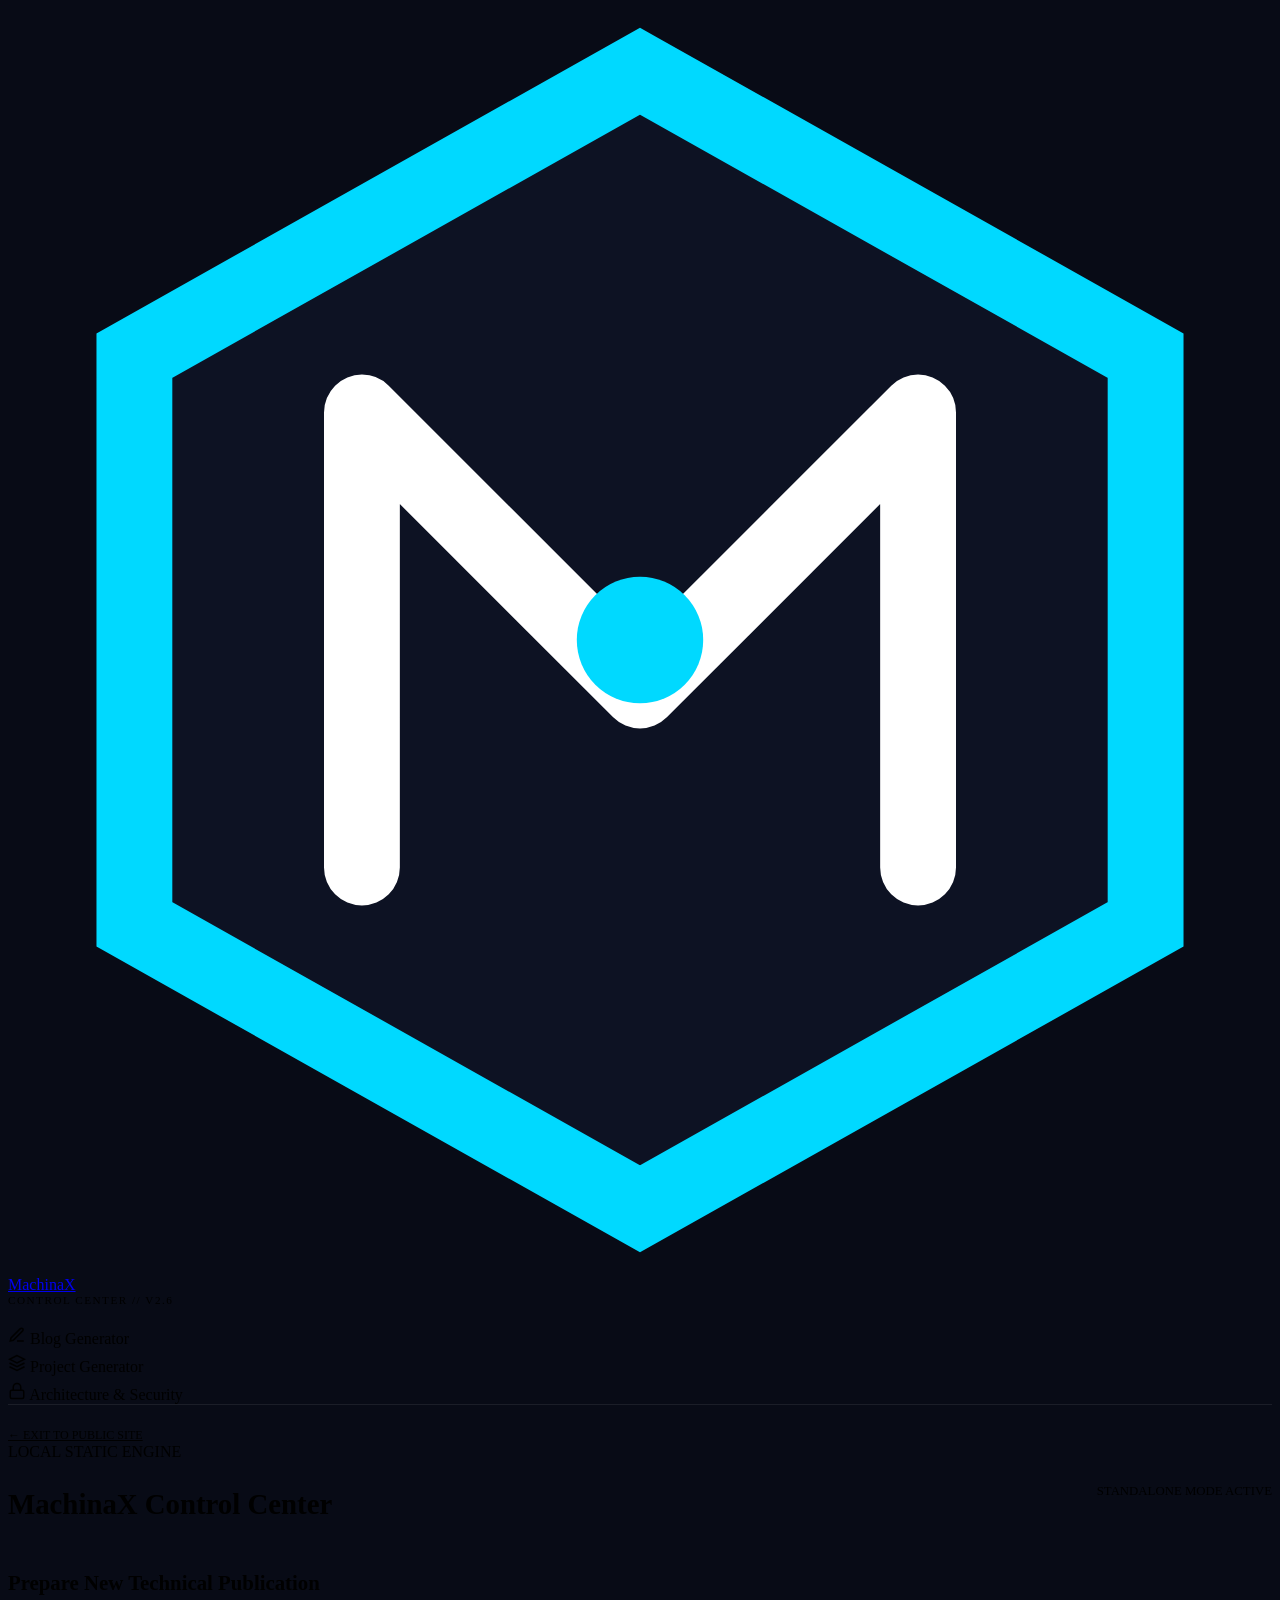
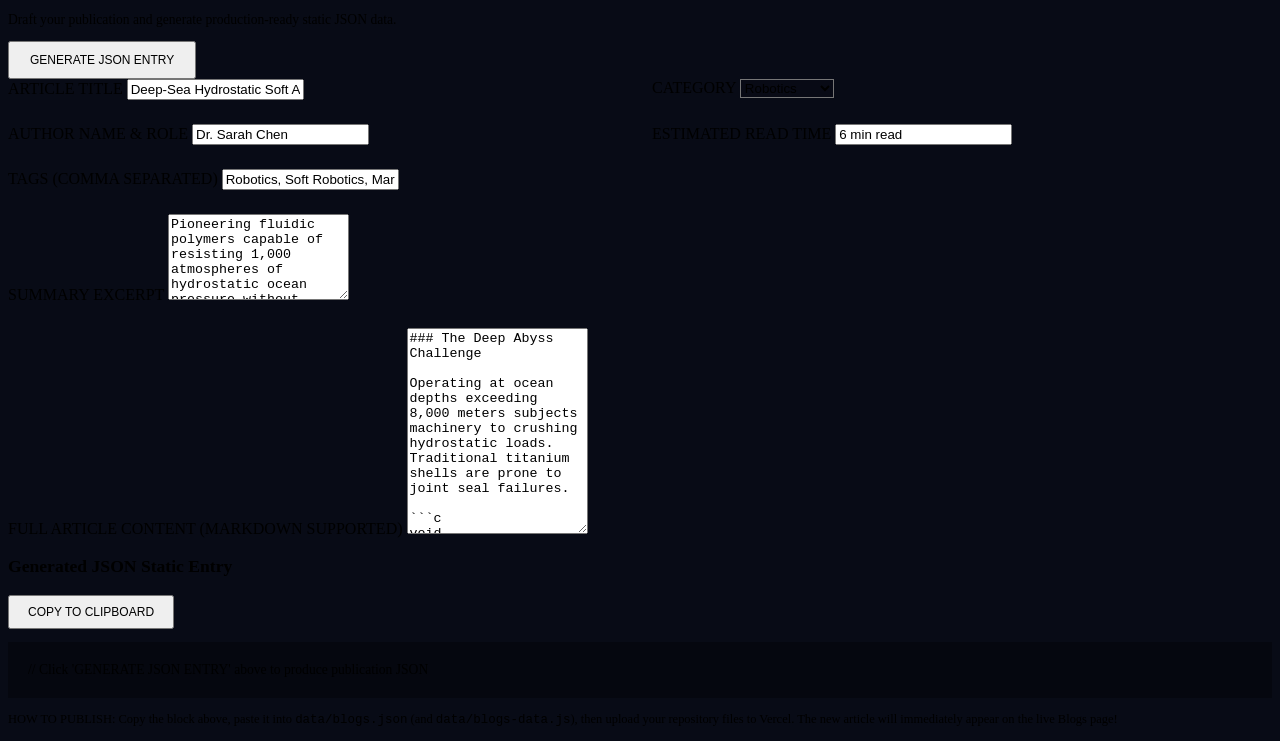
==== commit 3e779d2c: "Add files via upload" ====
--- a/index.html
+++ b/index.html
@@ -3,14 +3,9 @@
 <head>
   <meta charset="UTF-8" />
   <meta name="viewport" content="width=device-width, initial-scale=1.0" />
-  <title>MachinaX – Engineering Tomorrow. Today.</title>
-  <meta name="description" content="MachinaX is a premier futuristic technology platform pioneering robotics, artificial intelligence, advanced engineering, and next-generation autonomous systems." />
-  <meta name="keywords" content="MachinaX, robotics, artificial intelligence, next-generation engineering, autonomous systems, tech innovation" />
-  <meta property="og:title" content="MachinaX – Engineering Tomorrow. Today." />
-  <meta property="og:description" content="Exploring the boundaries of Robotics, Artificial Intelligence and Next-Generation Technology." />
-  <meta property="og:type" content="website" />
-  <meta property="og:url" content="https://machinax.vercel.app/" />
-  <link rel="icon" type="image/svg+xml" href="assets/icons/logo.svg" />
+  <title>MachinaX Control Center | Content Management &amp; Generator</title>
+  <meta name="robots" content="noindex, nofollow" />
+  <link rel="icon" type="image/svg+xml" href="../assets/icons/logo.svg" />
 
   <!-- Google Fonts -->
   <link rel="preconnect" href="https://fonts.googleapis.com" />
@@ -18,472 +13,326 @@
   <link href="https://fonts.googleapis.com/css2?family=JetBrains+Mono:wght@400;500;700&family=Orbitron:wght@500;700;800;900&family=Plus+Jakarta+Sans:wght@300;400;500;600;700&display=swap" rel="stylesheet" />
 
   <!-- Stylesheets -->
-  <link rel="stylesheet" href="css/style.css" />
-  <link rel="stylesheet" href="css/animations.css" />
-  <link rel="stylesheet" href="css/responsive.css" />
+  <link rel="stylesheet" href="../css/style.css" />
+  <link rel="stylesheet" href="../css/animations.css" />
+  <link rel="stylesheet" href="../css/responsive.css" />
 </head>
-<body>
-
-  <!-- Page Preloader -->
-  <div id="preloader" class="preloader">
-    <div class="loader-spinner"></div>
-    <div class="loader-brand">MACHINAX // INITIALIZING</div>
+<body style="background: #080B16;">
+
+  <div class="admin-layout">
+    <!-- Sidebar -->
+    <aside class="admin-sidebar">
+      <a href="../index.html" class="brand-logo" style="margin-bottom: 36px;">
+        <div class="logo-symbol">
+          <svg viewBox="0 0 100 100" fill="none">
+            <polygon points="50,5 90,27.5 90,72.5 50,95 10,72.5 10,27.5" stroke="#00D9FF" stroke-width="6" fill="rgba(16, 22, 41, 0.7)" />
+            <path d="M28,68 L28,32 L50,54 L72,32 L72,68" stroke="#FFFFFF" stroke-width="6" stroke-linecap="round" stroke-linejoin="round" />
+            <circle cx="50" cy="50" r="5" fill="#00D9FF" />
+          </svg>
+        </div>
+        Machina<span class="highlight">X</span>
+      </a>
+
+      <div style="font-family: var(--font-mono); font-size: 0.7rem; color: var(--electric-blue); letter-spacing: 1.5px; margin-bottom: 20px;">
+        CONTROL CENTER // V2.6
+      </div>
+
+      <nav style="display: flex; flex-direction: column; gap: 6px; flex-grow: 1;">
+        <div class="admin-nav-item active" onclick="switchAdminTab('blogs-tab', this)">
+          <svg width="18" height="18" viewBox="0 0 24 24" fill="none" stroke="currentColor" stroke-width="2"><path d="M12 20h9M16.5 3.5a2.121 2.121 0 0 1 3 3L7 19l-4 1 1-4L16.5 3.5z"/></svg>
+          <span>Blog Generator</span>
+        </div>
+
+        <div class="admin-nav-item" onclick="switchAdminTab('projects-tab', this)">
+          <svg width="18" height="18" viewBox="0 0 24 24" fill="none" stroke="currentColor" stroke-width="2"><polygon points="12 2 2 7 12 12 22 7 12 2"/><polyline points="2 17 12 22 22 17"/><polyline points="2 12 12 17 22 12"/></svg>
+          <span>Project Generator</span>
+        </div>
+
+        <div class="admin-nav-item" onclick="switchAdminTab('security-tab', this)">
+          <svg width="18" height="18" viewBox="0 0 24 24" fill="none" stroke="currentColor" stroke-width="2"><rect x="3" y="11" width="18" height="11" rx="2" ry="2"/><path d="M7 11V7a5 5 0 0 1 10 0v4"/></svg>
+          <span>Architecture &amp; Security</span>
+        </div>
+      </nav>
+
+      <div style="padding-top: 20px; border-top: 1px solid rgba(255, 255, 255, 0.08);">
+        <a href="../index.html" class="view-details-btn" style="color: var(--text-muted); font-size: 0.75rem;">
+          &larr; EXIT TO PUBLIC SITE
+        </a>
+      </div>
+    </aside>
+
+    <!-- Main Admin Workspace -->
+    <main class="admin-main">
+      <!-- Header Banner -->
+      <div style="display: flex; justify-content: space-between; align-items: center; margin-bottom: 30px; flex-wrap: wrap; gap: 20px;">
+        <div>
+          <span class="tech-cat-badge" style="border-color: var(--electric-blue); color: var(--electric-blue); margin-bottom: 8px; display: inline-block;">
+            LOCAL STATIC ENGINE
+          </span>
+          <h1 style="font-family: var(--font-display); font-size: 1.8rem; color: var(--white);">MachinaX Control Center</h1>
+        </div>
+        <div style="display: flex; align-items: center; gap: 12px;">
+          <span class="status-dot-pulse"></span>
+          <span style="font-family: var(--font-mono); font-size: 0.8rem; color: var(--success);">STANDALONE MODE ACTIVE</span>
+        </div>
+      </div>
+
+      <!-- TAB 1: Blog Article Generator -->
+      <div id="blogs-tab" class="admin-tab-pane">
+        <div class="admin-card">
+          <div class="admin-card-header">
+            <div>
+              <h2 style="font-family: var(--font-display); font-size: 1.3rem; color: var(--white);">Prepare New Technical Publication</h2>
+              <p style="color: var(--text-muted); font-size: 0.85rem;">Draft your publication and generate production-ready static JSON data.</p>
+            </div>
+            <button class="btn-primary" style="padding: 10px 20px; font-size: 0.75rem;" onclick="generateBlogJson()">
+              GENERATE JSON ENTRY
+            </button>
+          </div>
+
+          <div style="display: grid; grid-template-columns: 1fr 1fr; gap: 24px;">
+            <div class="form-group">
+              <label class="form-label">ARTICLE TITLE</label>
+              <input type="text" id="blog-in-title" class="form-input" placeholder="e.g. Quantum Waveguide Metamaterials" value="Deep-Sea Hydrostatic Soft Actuators" />
+            </div>
+
+            <div class="form-group">
+              <label class="form-label">CATEGORY</label>
+              <select id="blog-in-category" class="form-input" style="background: rgba(8, 11, 22, 0.9);">
+                <option value="Robotics">Robotics</option>
+                <option value="AI">AI</option>
+                <option value="Engineering">Engineering</option>
+                <option value="Tutorials">Tutorials</option>
+                <option value="Research">Research</option>
+              </select>
+            </div>
+
+            <div class="form-group">
+              <label class="form-label">AUTHOR NAME &amp; ROLE</label>
+              <input type="text" id="blog-in-author" class="form-input" placeholder="e.g. Dr. Sarah Chen" value="Dr. Sarah Chen" />
+            </div>
+
+            <div class="form-group">
+              <label class="form-label">ESTIMATED READ TIME</label>
+              <input type="text" id="blog-in-readtime" class="form-input" placeholder="e.g. 7 min read" value="6 min read" />
+            </div>
+
+            <div class="form-group" style="grid-column: span 2;">
+              <label class="form-label">TAGS (COMMA SEPARATED)</label>
+              <input type="text" id="blog-in-tags" class="form-input" placeholder="Robotics, Materials, Oceanography" value="Robotics, Soft Robotics, Marine, Materials" />
+            </div>
+
+            <div class="form-group" style="grid-column: span 2;">
+              <label class="form-label">SUMMARY EXCERPT</label>
+              <textarea id="blog-in-excerpt" class="form-textarea" style="min-height: 80px;" placeholder="Brief synopsis of the discovery...">Pioneering fluidic polymers capable of resisting 1,000 atmospheres of hydrostatic ocean pressure without rigid titanium enclosures.</textarea>
+            </div>
+
+            <div class="form-group" style="grid-column: span 2;">
+              <label class="form-label">FULL ARTICLE CONTENT (MARKDOWN SUPPORTED)</label>
+              <textarea id="blog-in-content" class="form-textarea" style="min-height: 200px;" placeholder="Use ## for Headings, > for quotes, ``` for code blocks...">### The Deep Abyss Challenge
+
+Operating at ocean depths exceeding 8,000 meters subjects machinery to crushing hydrostatic loads. Traditional titanium shells are prone to joint seal failures.
+
+```c
+void regulate_fluidic_pressure(depth_sensor_t *s) {
+    float ambient_bar = s->current_depth * 0.101f;
+    equalize_internal_membrane(ambient_bar);
+}
+```
+
+### Self-Compensating Elastomers
+
+By matching internal fluid pressure with surrounding sea water, MachinaX soft effectors eliminate mechanical shearing forces entirely.</textarea>
+            </div>
+          </div>
+        </div>
+
+        <!-- Output JSON Preview -->
+        <div class="admin-card">
+          <div class="admin-card-header">
+            <h3 style="font-family: var(--font-display); font-size: 1.1rem; color: var(--white);">Generated JSON Static Entry</h3>
+            <button class="btn-secondary" style="padding: 8px 18px; font-size: 0.75rem;" onclick="copyOutputJson()">
+              COPY TO CLIPBOARD
+            </button>
+          </div>
+          <pre id="json-output-box" style="background: #05070f; border: 1px solid var(--glass-border); padding: 20px; border-radius: var(--radius-md); font-family: var(--font-mono); font-size: 0.85rem; color: var(--electric-blue); overflow-x: auto; max-height: 350px;">// Click 'GENERATE JSON ENTRY' above to produce publication JSON</pre>
+          <p style="font-family: var(--font-mono); font-size: 0.78rem; color: var(--text-muted); margin-top: 14px;">
+            HOW TO PUBLISH: Copy the block above, paste it into <code>data/blogs.json</code> (and <code>data/blogs-data.js</code>), then upload your repository files to Vercel. The new article will immediately appear on the live Blogs page!
+          </p>
+        </div>
+      </div>
+
+      <!-- TAB 2: Project Generator -->
+      <div id="projects-tab" class="admin-tab-pane" style="display: none;">
+        <div class="admin-card">
+          <div class="admin-card-header">
+            <div>
+              <h2 style="font-family: var(--font-display); font-size: 1.3rem; color: var(--white);">Prepare New Project Portfolio Entry</h2>
+              <p style="color: var(--text-muted); font-size: 0.85rem;">Draft a project specification card for the public portfolio.</p>
+            </div>
+            <button class="btn-primary" style="padding: 10px 20px; font-size: 0.75rem;" onclick="generateProjectJson()">
+              GENERATE PROJECT JSON
+            </button>
+          </div>
+
+          <div style="display: grid; grid-template-columns: 1fr 1fr; gap: 24px;">
+            <div class="form-group">
+              <label class="form-label">PROJECT NAME</label>
+              <input type="text" id="proj-in-title" class="form-input" placeholder="e.g. Project Orion-V" value="Project Orion-V: Orbital Solar Collector" />
+            </div>
+
+            <div class="form-group">
+              <label class="form-label">CATEGORY</label>
+              <select id="proj-in-category" class="form-input" style="background: rgba(8, 11, 22, 0.9);">
+                <option value="Robotics">Robotics</option>
+                <option value="AI">AI</option>
+                <option value="Engineering">Engineering</option>
+              </select>
+            </div>
+
+            <div class="form-group">
+              <label class="form-label">OPERATIONAL STATUS</label>
+              <input type="text" id="proj-in-status" class="form-input" value="Prototyping" />
+            </div>
+
+            <div class="form-group">
+              <label class="form-label">IMAGE ASSET PATH</label>
+              <input type="text" id="proj-in-img" class="form-input" value="assets/images/project-hyperion.svg" />
+            </div>
+
+            <div class="form-group" style="grid-column: span 2;">
+              <label class="form-label">PROJECT SUMMARY</label>
+              <textarea id="proj-in-summary" class="form-textarea" style="min-height: 80px;">Ultra-lightweight perovskite photovoltaic membranes with laser-beamed wireless microwave energy transmission.</textarea>
+            </div>
+          </div>
+        </div>
+
+        <div class="admin-card">
+          <div class="admin-card-header">
+            <h3 style="font-family: var(--font-display); font-size: 1.1rem; color: var(--white);">Project JSON Payload</h3>
+            <button class="btn-secondary" style="padding: 8px 18px; font-size: 0.75rem;" onclick="copyProjectJson()">
+              COPY TO CLIPBOARD
+            </button>
+          </div>
+          <pre id="proj-json-output" style="background: #05070f; border: 1px solid var(--glass-border); padding: 20px; border-radius: var(--radius-md); font-family: var(--font-mono); font-size: 0.85rem; color: var(--crystal-purple); overflow-x: auto; max-height: 350px;">// Click 'GENERATE PROJECT JSON' to produce entry</pre>
+        </div>
+      </div>
+
+      <!-- TAB 3: Architecture & Security -->
+      <div id="security-tab" class="admin-tab-pane" style="display: none;">
+        <div class="admin-card">
+          <span class="section-tag" style="border-color: var(--success); color: var(--success); margin-bottom: 16px;">
+            VERIFIED STATIC COMPATIBILITY
+          </span>
+          <h2 style="font-family: var(--font-display); font-size: 1.6rem; color: var(--white); margin-bottom: 20px;">
+            Static Architecture &amp; Production Security Disclosure
+          </h2>
+
+          <div style="color: var(--text-secondary); line-height: 1.8; font-size: 0.95rem;">
+            <p style="margin-bottom: 18px;">
+              <strong>1. Zero Fake-Security Guarantee:</strong><br />
+              This website is intentionally constructed as a 100% static frontend application. In static web architecture, storing passwords in client-side HTML or JavaScript and claiming it is a "secure login" is dangerous and insecure. MachinaX does not engage in fake frontend security.
+            </p>
+
+            <p style="margin-bottom: 18px;">
+              <strong>2. Static Content Publishing Workflow:</strong><br />
+              All public blogs and projects read their state directly from <code>data/blogs.json</code> and <code>data/projects.json</code>. You can compose content using this Control Center tool, paste the generated JSON into your data files, and push to Vercel. Vercel automatically deploys the updated static site worldwide within seconds.
+            </p>
+
+            <p style="margin-bottom: 18px;">
+              <strong>3. Upgrading to a Cloud Authenticated CMS:</strong><br />
+              If you eventually require password-protected, one-click online web publishing without modifying repository files manually, you can easily plug in a static-compatible Git CMS such as <strong>Decap CMS</strong>, <strong>TinaCMS</strong>, or <strong>GitHub OAuth Gateway</strong>. These connect securely to your GitHub repository using OAuth tokens without altering your static frontend performance.
+            </p>
+          </div>
+        </div>
+      </div>
+    </main>
   </div>
 
-  <!-- Ambient Interactive Canvas Background -->
-  <canvas id="bg-canvas"></canvas>
-  <div class="ambient-grid"></div>
-
-  <!-- Floating Liquid Glass Navigation Bar -->
-  <header class="site-header">
-    <div class="container">
-      <nav class="nav-container">
-        <a href="index.html" class="brand-logo" aria-label="MachinaX Home">
-          <div class="logo-symbol">
-            <svg viewBox="0 0 100 100" fill="none">
-              <polygon points="50,5 90,27.5 90,72.5 50,95 10,72.5 10,27.5" stroke="#00D9FF" stroke-width="6" fill="rgba(16, 22, 41, 0.7)" />
-              <path d="M28,68 L28,32 L50,54 L72,32 L72,68" stroke="#FFFFFF" stroke-width="6" stroke-linecap="round" stroke-linejoin="round" />
-              <circle cx="50" cy="50" r="5" fill="#00D9FF" />
-            </svg>
-          </div>
-          Machina<span class="highlight">X</span>
-        </a>
-
-        <div class="nav-menu">
-          <a href="index.html" class="nav-link active">Home</a>
-          <a href="about.html" class="nav-link">About</a>
-          <a href="explore.html" class="nav-link">Explore</a>
-          <a href="projects.html" class="nav-link">Projects</a>
-          <a href="blogs.html" class="nav-link">Blogs</a>
-          <a href="contact.html" class="nav-link">Contact</a>
-        </div>
-
-        <a href="projects.html" class="nav-cta-btn">
-          <span>PORTFOLIO</span>
-          <svg width="14" height="14" viewBox="0 0 24 24" fill="none" stroke="currentColor" stroke-width="2"><path d="M5 12h14M12 5l7 7-7 7"/></svg>
-        </a>
-
-        <button class="mobile-toggle" aria-label="Toggle navigation menu" aria-expanded="false">
-          <span></span>
-        </button>
-      </nav>
-    </div>
-  </header>
-
-  <!-- Hero Section -->
-  <main>
-    <section class="hero-section">
-      <div class="container">
-        <div class="hero-grid">
-          <div class="hero-content">
-            <div class="hero-tag">
-              <span class="pulse-dot"></span>
-              <span>NEXT-GEN INNOVATION PROTOCOL</span>
-            </div>
-
-            <h1 class="hero-title">
-              ENGINEERING<br />
-              <span class="gradient-text">THE FUTURE.</span>
-            </h1>
-
-            <p class="hero-subtitle">
-              Exploring the boundaries of Robotics, Artificial Intelligence and Next-Generation Technology.
-            </p>
-
-            <div class="hero-actions">
-              <a href="explore.html" class="btn-primary">
-                <span>EXPLORE OUR WORLD</span>
-                <svg class="btn-icon" viewBox="0 0 24 24" fill="none" stroke="currentColor" stroke-width="2.5"><path d="M5 12h14M12 5l7 7-7 7"/></svg>
-              </a>
-
-              <a href="projects.html" class="btn-secondary">
-                <span>DISCOVER PROJECTS</span>
-                <svg class="btn-icon" viewBox="0 0 24 24" fill="none" stroke="currentColor" stroke-width="2"><circle cx="12" cy="12" r="10"/><path d="m10 8 6 4-6 4V8z"/></svg>
-              </a>
-            </div>
-
-            <!-- Technology Stats Meta Strip -->
-            <div class="hero-meta-strip">
-              <div class="meta-item">
-                <span class="meta-number" data-count="99.98" data-suffix="%">0%</span>
-                <span class="meta-label">PRECISION YIELD</span>
-              </div>
-              <div class="meta-item">
-                <span class="meta-number" data-count="1.8" data-suffix="ms">&lt; 1.8ms</span>
-                <span class="meta-label">NEURAL LATENCY</span>
-              </div>
-              <div class="meta-item">
-                <span class="meta-number" data-count="14" data-suffix=" PATENT FAMILIES">14</span>
-                <span class="meta-label">APPLIED RESEARCH</span>
-              </div>
-            </div>
-          </div>
-
-          <!-- Hero 3D Futuristic Graphic Visualizer -->
-          <div class="hero-visual">
-            <div class="visual-orb-container">
-              <div class="visual-core"></div>
-              <div class="visual-ring ring-1"></div>
-              <div class="visual-ring ring-2"></div>
-              <img src="assets/images/hero-robotics.svg" alt="MachinaX Neural Robotics Core" style="width: 100%; height: 100%; position: relative; z-index: 2;" />
-
-              <!-- Floating Liquid Badges -->
-              <div class="floating-badge badge-top">
-                <div class="badge-icon">
-                  <svg width="20" height="20" viewBox="0 0 24 24" fill="none" stroke="currentColor" stroke-width="2"><path d="M12 2v20M17 5H9.5a3.5 3.5 0 0 0 0 7h5a3.5 3.5 0 0 1 0 7H6"/></svg>
-                </div>
-                <div>
-                  <div class="badge-text-title">COGNITION-7</div>
-                  <div class="badge-text-sub">ONLINE // 240Hz</div>
-                </div>
-              </div>
-
-              <div class="floating-badge badge-bottom">
-                <div class="badge-icon">
-                  <svg width="20" height="20" viewBox="0 0 24 24" fill="none" stroke="currentColor" stroke-width="2"><path d="M22 12h-4l-3 9L9 3l-3 9H2"/></svg>
-                </div>
-                <div>
-                  <div class="badge-text-title">BIOMORPHIC CORE</div>
-                  <div class="badge-text-sub">COMPLIANCE: 100%</div>
-                </div>
-              </div>
-            </div>
-          </div>
-        </div>
-      </div>
-    </section>
-
-    <!-- About Section with 3 Advanced Glass Cards -->
-    <section class="section">
-      <div class="container">
-        <div class="section-title-wrap reveal">
-          <span class="section-tag">ARCHITECTURAL MANIFESTO</span>
-          <h2 class="section-heading">
-            BEYOND TECHNOLOGY.<br />
-            <span class="highlight">BEYOND LIMITS.</span>
-          </h2>
-          <p class="section-subtitle">
-            MachinaX is a technology-focused platform dedicated to exploring robotics, artificial intelligence, innovative engineering and the technologies shaping tomorrow.
-          </p>
-        </div>
-
-        <div class="pillars-grid">
-          <!-- Glass Card 1: Robotics -->
-          <div class="pillar-card tilt-card reveal reveal-delay-1">
-            <div class="pillar-icon-box">
-              <svg width="32" height="32" viewBox="0 0 24 24" fill="none" stroke="currentColor" stroke-width="2"><rect x="3" y="11" width="18" height="10" rx="2"/><circle cx="12" cy="5" r="2"/><path d="M12 7v4M8 15h.01M16 15h.01M9 19h6"/></svg>
-            </div>
-            <h3 class="pillar-title">ROBOTICS</h3>
-            <p class="pillar-desc">
-              Pioneering biomorphic muscle fibers, high-frequency torque loops, and dexterous anthropomorphic manipulators capable of fluid, organic locomotion in extreme environments.
-            </p>
-            <div class="pillar-specs">
-              <span class="spec-chip">Biomorphic Actuators</span>
-              <span class="spec-chip">120Hz Telemetry</span>
-              <span class="spec-chip">Dynamic Compliance</span>
-            </div>
-          </div>
-
-          <!-- Glass Card 2: AI & Machine Learning -->
-          <div class="pillar-card tilt-card reveal reveal-delay-2">
-            <div class="pillar-icon-box">
-              <svg width="32" height="32" viewBox="0 0 24 24" fill="none" stroke="currentColor" stroke-width="2"><path d="M12 2a10 10 0 1 0 10 10H12V2z"/><path d="M12 12 2.1 12.5"/><circle cx="12" cy="12" r="3"/><circle cx="19" cy="5" r="2"/><circle cx="5" cy="19" r="2"/></svg>
-            </div>
-            <h3 class="pillar-title">AI &amp; MACHINE LEARNING</h3>
-            <p class="pillar-desc">
-              Building distributed neuromorphic models, zero-latency sensor fusion matrices, and decentralized cognitive swarms that reason independently in space and sub-surface exploration.
-            </p>
-            <div class="pillar-specs">
-              <span class="spec-chip">Edge Transformers</span>
-              <span class="spec-chip">Spiking Neurons</span>
-              <span class="spec-chip">Zero-Shot Reasoning</span>
-            </div>
-          </div>
-
-          <!-- Glass Card 3: Future Innovation -->
-          <div class="pillar-card tilt-card reveal reveal-delay-3">
-            <div class="pillar-icon-box">
-              <svg width="32" height="32" viewBox="0 0 24 24" fill="none" stroke="currentColor" stroke-width="2"><polygon points="13 2 3 14 12 14 11 22 21 10 12 10 13 2"/></svg>
-            </div>
-            <h3 class="pillar-title">FUTURE INNOVATION</h3>
-            <p class="pillar-desc">
-              Exploring quantum interconnect waveguides, sub-micron additive metamaterials, high-energy plasma containment thrusters, and cryogenic zero-loss superconductors.
-            </p>
-            <div class="pillar-specs">
-              <span class="spec-chip">Quantum Metamaterials</span>
-              <span class="spec-chip">Magneto-Plasma</span>
-              <span class="spec-chip">Cryo-Superconductors</span>
-            </div>
-          </div>
-        </div>
-      </div>
-    </section>
-
-    <!-- Explore Technology Showcase Preview -->
-    <section class="section" style="background: rgba(16, 22, 41, 0.3);">
-      <div class="container">
-        <div class="section-title-wrap reveal">
-          <span class="section-tag">TECHNOLOGY VANGUARD</span>
-          <h2 class="section-heading">EXPLORE THE MATRIX</h2>
-          <p class="section-subtitle">A multi-disciplinary ecosystem driving breakthrough physical and computational frontiers.</p>
-        </div>
-
-        <div class="showcase-grid">
-          <div class="tech-card tilt-card reveal">
-            <div class="tech-header">
-              <span class="tech-cat-badge">PHYSICAL HARDWARE</span>
-              <span class="tech-status-dot"></span>
-            </div>
-            <h3 class="tech-card-title">Robotics Engineering</h3>
-            <p class="tech-card-desc">Bipedal stability algorithms, harmonic dampeners, and high-tensile carbon exoskeleton frameworks.</p>
-            <div class="tech-metrics">
-              <div class="metric-cell"><span class="metric-val">140 KG</span><span class="metric-key">PAYLOAD</span></div>
-              <div class="metric-cell"><span class="metric-val">1.8 MS</span><span class="metric-key">LATENCY</span></div>
-            </div>
-            <a href="explore.html" class="view-details-btn">EXPLORE DOMAIN &rarr;</a>
-          </div>
-
-          <div class="tech-card tilt-card reveal reveal-delay-1">
-            <div class="tech-header">
-              <span class="tech-cat-badge">COGNITIVE COMPUTE</span>
-              <span class="tech-status-dot"></span>
-            </div>
-            <h3 class="tech-card-title">Artificial Intelligence</h3>
-            <p class="tech-card-desc">Radiation-tolerant neuromorphic silicon processors executing dynamic layer pruning.</p>
-            <div class="tech-metrics">
-              <div class="metric-cell"><span class="metric-val">68B</span><span class="metric-key">MOE PARAMS</span></div>
-              <div class="metric-cell"><span class="metric-val">240 HZ</span><span class="metric-key">REFRESH</span></div>
-            </div>
-            <a href="explore.html" class="view-details-btn">EXPLORE DOMAIN &rarr;</a>
-          </div>
-
-          <div class="tech-card tilt-card reveal reveal-delay-2">
-            <div class="tech-header">
-              <span class="tech-cat-badge">AUTONOMOUS MESH</span>
-              <span class="tech-status-dot"></span>
-            </div>
-            <h3 class="tech-card-title">Automation &amp; Swarms</h3>
-            <p class="tech-card-desc">Asynchronous gossip protocols allowing 10,000+ drone swarms to act with collective intuition.</p>
-            <div class="tech-metrics">
-              <div class="metric-cell"><span class="metric-val">10K+</span><span class="metric-key">SWARM UNITS</span></div>
-              <div class="metric-cell"><span class="metric-val">250 KM</span><span class="metric-key">MESH RELAY</span></div>
-            </div>
-            <a href="explore.html" class="view-details-btn">EXPLORE DOMAIN &rarr;</a>
-          </div>
-        </div>
-
-        <div style="text-align: center; margin-top: 50px;" class="reveal">
-          <a href="explore.html" class="btn-primary">
-            <span>DISCOVER ALL 6 DISCIPLINES</span>
-            <svg class="btn-icon" viewBox="0 0 24 24" fill="none" stroke="currentColor" stroke-width="2.5"><path d="M5 12h14M12 5l7 7-7 7"/></svg>
-          </a>
-        </div>
-      </div>
-    </section>
-
-    <!-- Featured Projects Teaser -->
-    <section class="section">
-      <div class="container">
-        <div class="section-title-wrap reveal">
-          <span class="section-tag">ENGINEERING LABS</span>
-          <h2 class="section-heading">FEATURED INITIATIVES</h2>
-          <p class="section-subtitle">Realized hardware and sovereign neural deployments transforming high-risk industrial sectors.</p>
-        </div>
-
-        <div class="projects-grid">
-          <!-- Project 1 -->
-          <div class="project-card tilt-card reveal">
-            <div class="project-media-wrap">
-              <img src="assets/images/project-chronos.svg" alt="Project Chronos-IV" loading="lazy" />
-              <span class="project-category-tag">Robotics</span>
-            </div>
-            <div class="project-content">
-              <h3 class="project-title">Project Chronos-IV: Autonomous Bipedal Exoskeleton</h3>
-              <p class="project-desc">Assistive full-body exoskeleton with biomorphic hydraulic muscle channels and real-time neuromuscular prediction.</p>
-              <div class="project-tags">
-                <span class="project-tag">Biomorphic</span>
-                <span class="project-tag">RTOS</span>
-                <span class="project-tag">Graphene</span>
-              </div>
-              <div class="project-actions">
-                <span style="font-family: var(--font-mono); font-size: 0.75rem; color: var(--success);">STATUS: OPERATIONAL</span>
-                <a href="projects.html" class="view-details-btn">PORTFOLIO &rarr;</a>
-              </div>
-            </div>
-          </div>
-
-          <!-- Project 2 -->
-          <div class="project-card tilt-card reveal reveal-delay-1">
-            <div class="project-media-wrap">
-              <img src="assets/images/project-aether.svg" alt="Project Aether-AI" loading="lazy" />
-              <span class="project-category-tag">AI</span>
-            </div>
-            <div class="project-content">
-              <h3 class="project-title">Project Aether-AI: Decentralized Swarm Reasoning Core</h3>
-              <p class="project-desc">Peer-to-peer cognitive mesh architecture enabling thousands of autonomous units to synchronize tactical consensus without a server.</p>
-              <div class="project-tags">
-                <span class="project-tag">Spiking SNN</span>
-                <span class="project-tag">P2P Mesh</span>
-                <span class="project-tag">RISC-V</span>
-              </div>
-              <div class="project-actions">
-                <span style="font-family: var(--font-mono); font-size: 0.75rem; color: var(--electric-blue);">STATUS: FIELD TESTING</span>
-                <a href="projects.html" class="view-details-btn">PORTFOLIO &rarr;</a>
-              </div>
-            </div>
-          </div>
-
-          <!-- Project 3 -->
-          <div class="project-card tilt-card reveal reveal-delay-2">
-            <div class="project-media-wrap">
-              <img src="assets/images/project-hyperion.svg" alt="Project Hyperion" loading="lazy" />
-              <span class="project-category-tag">Engineering</span>
-            </div>
-            <div class="project-content">
-              <h3 class="project-title">Project Hyperion: Sub-Orbital Plasma Thruster</h3>
-              <p class="project-desc">High-efficiency pulsed inductive propulsion for high-altitude aerodynamic orbital insertion and space debris remediation.</p>
-              <div class="project-tags">
-                <span class="project-tag">MHD</span>
-                <span class="project-tag">Cryo-Magnets</span>
-                <span class="project-tag">Laser Ignition</span>
-              </div>
-              <div class="project-actions">
-                <span style="font-family: var(--font-mono); font-size: 0.75rem; color: var(--crystal-purple);">STATUS: PROTOTYPING</span>
-                <a href="projects.html" class="view-details-btn">PORTFOLIO &rarr;</a>
-              </div>
-            </div>
-          </div>
-        </div>
-
-        <div style="text-align: center; margin-top: 50px;" class="reveal">
-          <a href="projects.html" class="btn-secondary">
-            <span>ACCESS FULL PROJECT VAULT</span>
-            <svg class="btn-icon" viewBox="0 0 24 24" fill="none" stroke="currentColor" stroke-width="2"><path d="M5 12h14M12 5l7 7-7 7"/></svg>
-          </a>
-        </div>
-      </div>
-    </section>
-
-    <!-- Call To Action Glass Banner -->
-    <section class="section" style="padding-top: 0;">
-      <div class="container">
-        <div class="glass-panel tilt-card reveal" style="padding: 70px 40px; text-align: center;">
-          <span class="section-tag">COLLABORATION INVITATION</span>
-          <h2 class="section-heading" style="max-width: 700px; margin: 0 auto 20px auto;">
-            READY TO ENGINEER<br /><span class="highlight">THE NEXT HORIZON?</span>
-          </h2>
-          <p class="section-subtitle" style="max-width: 620px; margin: 0 auto 36px auto;">
-            Connect with our research labs and engineering architects to accelerate your robotics, AI, or advanced prototyping roadmap.
-          </p>
-          <div style="display: flex; justify-content: center; gap: 20px; flex-wrap: wrap;">
-            <a href="contact.html" class="btn-primary">
-              <span>LET'S BUILD TOGETHER</span>
-              <svg class="btn-icon" viewBox="0 0 24 24" fill="none" stroke="currentColor" stroke-width="2.5"><path d="M5 12h14M12 5l7 7-7 7"/></svg>
-            </a>
-            <a href="blogs.html" class="btn-secondary">
-              <span>EXPLORE PUBLICATIONS</span>
-              <svg class="btn-icon" viewBox="0 0 24 24" fill="none" stroke="currentColor" stroke-width="2"><path d="M2 3h6a4 4 0 0 1 4 4v14a3 3 0 0 0-3-3H2z"/><path d="M22 3h-6a4 4 0 0 0-4 4v14a3 3 0 0 1 3-3h7z"/></svg>
-            </a>
-          </div>
-        </div>
-      </div>
-    </section>
-  </main>
-
-  <!-- Futuristic Footer -->
-  <footer class="site-footer">
-    <div class="container">
-      <div class="footer-top">
-        <div class="footer-brand-col">
-          <a href="index.html" class="brand-logo">
-            <div class="logo-symbol">
-              <svg viewBox="0 0 100 100" fill="none">
-                <polygon points="50,5 90,27.5 90,72.5 50,95 10,72.5 10,27.5" stroke="#00D9FF" stroke-width="6" fill="rgba(16, 22, 41, 0.7)" />
-                <path d="M28,68 L28,32 L50,54 L72,32 L72,68" stroke="#FFFFFF" stroke-width="6" stroke-linecap="round" stroke-linejoin="round" />
-                <circle cx="50" cy="50" r="5" fill="#00D9FF" />
-              </svg>
-            </div>
-            Machina<span class="highlight">X</span>
-          </a>
-          <p>
-            ENGINEERING TOMORROW. TODAY.<br />
-            Advancing the frontier of robotics, decentralized cognition, and ultra-high-precision physical technologies.
-          </p>
-          <div class="footer-status-indicator">
-            <span class="status-dot-pulse"></span>
-            <span>ALL SYSTEMS NOMINAL // 2026</span>
-          </div>
-        </div>
-
-        <div class="footer-links-col">
-          <h4 class="footer-heading">NAVIGATION</h4>
-          <ul class="footer-links-list">
-            <li><a href="index.html">Home</a></li>
-            <li><a href="about.html">About</a></li>
-            <li><a href="explore.html">Explore Showcase</a></li>
-            <li><a href="projects.html">Projects Portfolio</a></li>
-            <li><a href="blogs.html">Blogs &amp; Insights</a></li>
-            <li><a href="contact.html">Contact Us</a></li>
-          </ul>
-        </div>
-
-        <div class="footer-links-col">
-          <h4 class="footer-heading">RESEARCH</h4>
-          <ul class="footer-links-list">
-            <li><a href="explore.html">Robotics Engineering</a></li>
-            <li><a href="explore.html">Artificial Intelligence</a></li>
-            <li><a href="explore.html">Automation &amp; Swarms</a></li>
-            <li><a href="explore.html">Quantum Metamaterials</a></li>
-            <li><a href="admin/index.html">Control Center</a></li>
-          </ul>
-        </div>
-
-        <div class="footer-newsletter-col">
-          <h4 class="footer-heading">TELEMETRY DISPATCH</h4>
-          <p style="color: var(--text-secondary); font-size: 0.85rem; margin-bottom: 16px;">
-            Inquiries routed to primary systems architect:
-          </p>
-          <div style="font-family: var(--font-mono); font-size: 0.82rem; color: var(--electric-blue); word-break: break-all; margin-bottom: 20px;">
-            kavinprakash212009@gmail.com
-          </div>
-          <div class="social-links-row">
-            <a href="https://github.com" target="_blank" rel="noopener noreferrer" class="social-icon-btn" aria-label="GitHub">
-              <svg width="18" height="18" viewBox="0 0 24 24" fill="currentColor"><path d="M12 0C5.37 0 0 5.37 0 12c0 5.31 3.435 9.795 8.205 11.385.6.105.825-.255.825-.57 0-.285-.015-1.23-.015-2.235-3.015.555-3.795-.735-4.035-1.41-.135-.345-.72-1.41-1.23-1.695-.42-.225-1.02-.78-.015-.795.945-.015 1.62.87 1.845 1.23 1.08 1.815 2.805 1.305 3.495.99.105-.78.42-1.305.765-1.605-2.67-.3-5.46-1.335-5.46-5.925 0-1.305.465-2.385 1.23-3.225-.12-.3-.54-1.53.12-3.18 0 0 1.005-.315 3.3 1.23.96-.27 1.98-.405 3-.405s2.04.135 3 .405c2.295-1.56 3.3-1.23 3.3-1.23.66 1.65.24 2.88.12 3.18.765.84 1.23 1.905 1.23 3.225 0 4.605-2.805 5.625-5.475 5.925.435.375.81 1.095.81 2.22 0 1.605-.015 2.895-.015 3.3 0 .315.225.69.825.57A12.02 12.02 0 0 0 24 12c0-6.63-5.37-12-12-12z"/></svg>
-            </a>
-            <a href="https://linkedin.com" target="_blank" rel="noopener noreferrer" class="social-icon-btn" aria-label="LinkedIn">
-              <svg width="18" height="18" viewBox="0 0 24 24" fill="currentColor"><path d="M19 0h-14c-2.761 0-5 2.239-5 5v14c0 2.761 2.239 5 5 5h14c2.762 0 5-2.239 5-5v-14c0-2.761-2.238-5-5-5zm-11 19h-3v-11h3v11zm-1.5-12.268c-.966 0-1.75-.79-1.75-1.764s.784-1.764 1.75-1.764 1.75.79 1.75 1.764-.783 1.764-1.75 1.764zm13.5 12.268h-3v-5.604c0-3.368-4-3.113-4 0v5.604h-3v-11h3v1.765c1.396-2.586 7-2.777 7 2.476v6.759z"/></svg>
-            </a>
-            <a href="https://twitter.com" target="_blank" rel="noopener noreferrer" class="social-icon-btn" aria-label="X Twitter">
-              <svg width="18" height="18" viewBox="0 0 24 24" fill="currentColor"><path d="M18.244 2.25h3.308l-7.227 8.26 8.502 11.24H16.17l-5.214-6.817L4.99 21.75H1.68l7.73-8.835L1.254 2.25H8.08l4.713 6.231zm-1.161 17.52h1.833L7.084 4.126H5.117z"/></svg>
-            </a>
-          </div>
-        </div>
-      </div>
-
-      <div class="footer-bottom">
-        <div>
-          &copy; 2026 MachinaX. All Rights Reserved.
-        </div>
-        <div class="footer-legal-links">
-          <a href="privacy.html">Privacy Policy</a>
-          <a href="terms.html">Terms and Conditions</a>
-          <a href="sitemap.xml">Sitemap</a>
-        </div>
-      </div>
-    </div>
-  </footer>
-
-  <!-- Project Details Interactive Modal -->
-  <div id="details-modal" class="modal-overlay" role="dialog" aria-modal="true" aria-hidden="true">
-    <div class="modal-content-panel">
-      <button id="modal-close-btn" class="modal-close-btn" aria-label="Close dialog">&times;</button>
-      <div id="modal-body"></div>
-    </div>
-  </div>
-
-  <!-- Scripts -->
-  <script src="js/main.js"></script>
-  <script src="js/animations.js"></script>
+  <script>
+    function switchAdminTab(tabId, el) {
+      document.querySelectorAll('.admin-tab-pane').forEach(p => p.style.display = 'none');
+      document.querySelectorAll('.admin-nav-item').forEach(i => i.classList.remove('active'));
+      const activePane = document.getElementById(tabId);
+      if (activePane) activePane.style.display = 'block';
+      el.classList.add('active');
+    }
+
+    function generateBlogJson() {
+      const title = document.getElementById('blog-in-title').value.trim();
+      const category = document.getElementById('blog-in-category').value;
+      const author = document.getElementById('blog-in-author').value.trim();
+      const readTime = document.getElementById('blog-in-readtime').value.trim();
+      const tags = document.getElementById('blog-in-tags').value.split(',').map(t => t.trim()).filter(Boolean);
+      const excerpt = document.getElementById('blog-in-excerpt').value.trim();
+      const content = document.getElementById('blog-in-content').value.trim();
+
+      const slug = title.toLowerCase().replace(/[^a-z0-9]+/g, '-').replace(/(^-|-$)/g, '');
+      const today = new Date().toISOString().split('T')[0];
+
+      const entry = {
+        id: slug,
+        slug: slug,
+        title: title,
+        excerpt: excerpt,
+        category: category,
+        date: today,
+        readTime: readTime,
+        author: author,
+        authorRole: "Laboratory Specialist",
+        image: `assets/images/blog-${category.toLowerCase()}.svg`,
+        tags: tags,
+        featured: false,
+        content: content
+      };
+
+      document.getElementById('json-output-box').textContent = JSON.stringify(entry, null, 2);
+    }
+
+    function copyOutputJson() {
+      const text = document.getElementById('json-output-box').textContent;
+      navigator.clipboard.writeText(text).then(() => {
+        alert('Blog JSON copied to clipboard! Paste it into data/blogs.json.');
+      });
+    }
+
+    function generateProjectJson() {
+      const title = document.getElementById('proj-in-title').value.trim();
+      const category = document.getElementById('proj-in-category').value;
+      const status = document.getElementById('proj-in-status').value.trim();
+      const img = document.getElementById('proj-in-img').value.trim();
+      const summary = document.getElementById('proj-in-summary').value.trim();
+
+      const slug = title.toLowerCase().replace(/[^a-z0-9]+/g, '-').replace(/(^-|-$)/g, '');
+
+      const entry = {
+        id: slug,
+        title: title,
+        category: category,
+        categorySlug: category.toLowerCase(),
+        status: status,
+        image: img,
+        summary: summary,
+        specs: {
+          "Metric Alpha": "99.4%",
+          "Metric Beta": "Nominal",
+          "Power Bus": "Cryogenic",
+          "Yield": "Operational"
+        },
+        description: summary,
+        techStack: [category, "Advanced Hardware", "RTOS"]
+      };
+
+      document.getElementById('proj-json-output').textContent = JSON.stringify(entry, null, 2);
+    }
+
+    function copyProjectJson() {
+      const text = document.getElementById('proj-json-output').textContent;
+      navigator.clipboard.writeText(text).then(() => {
+        alert('Project JSON copied to clipboard! Paste it into data/projects.json.');
+      });
+    }
+  </script>
 </body>
 </html>
 
